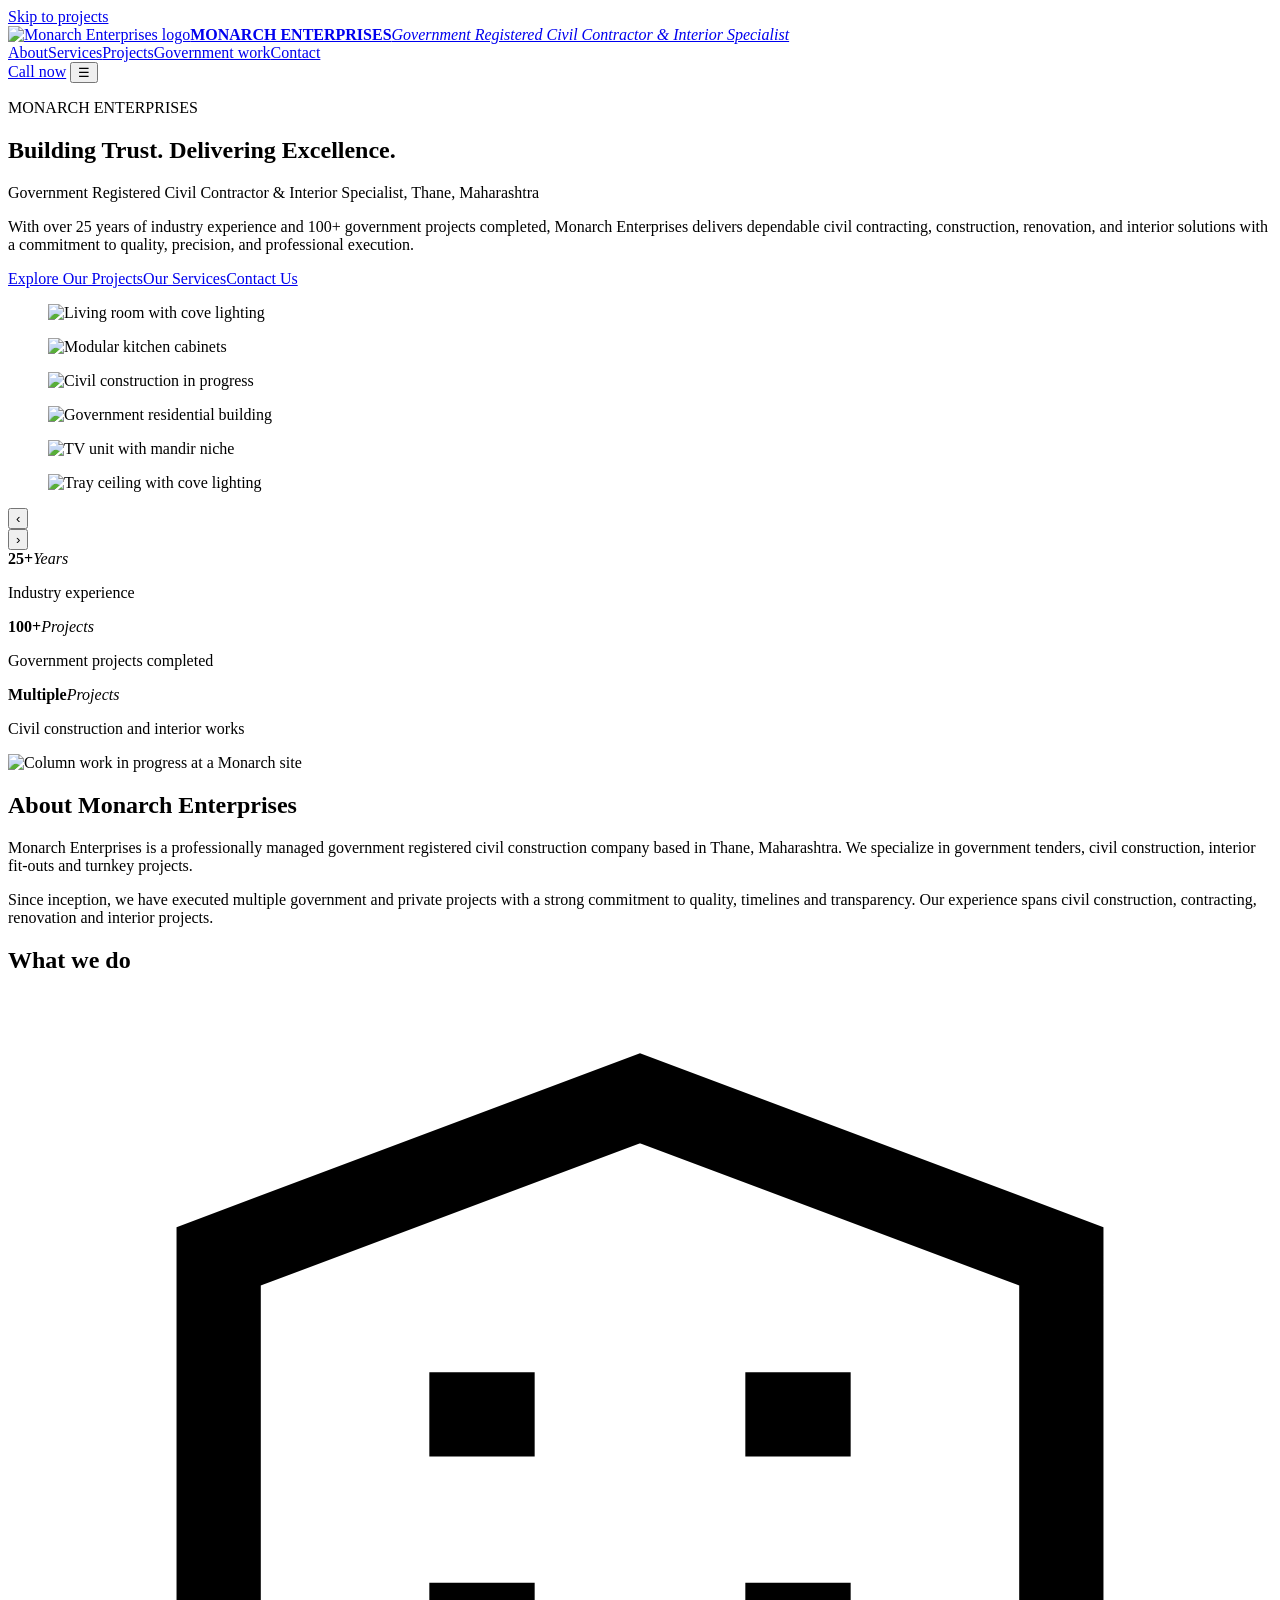
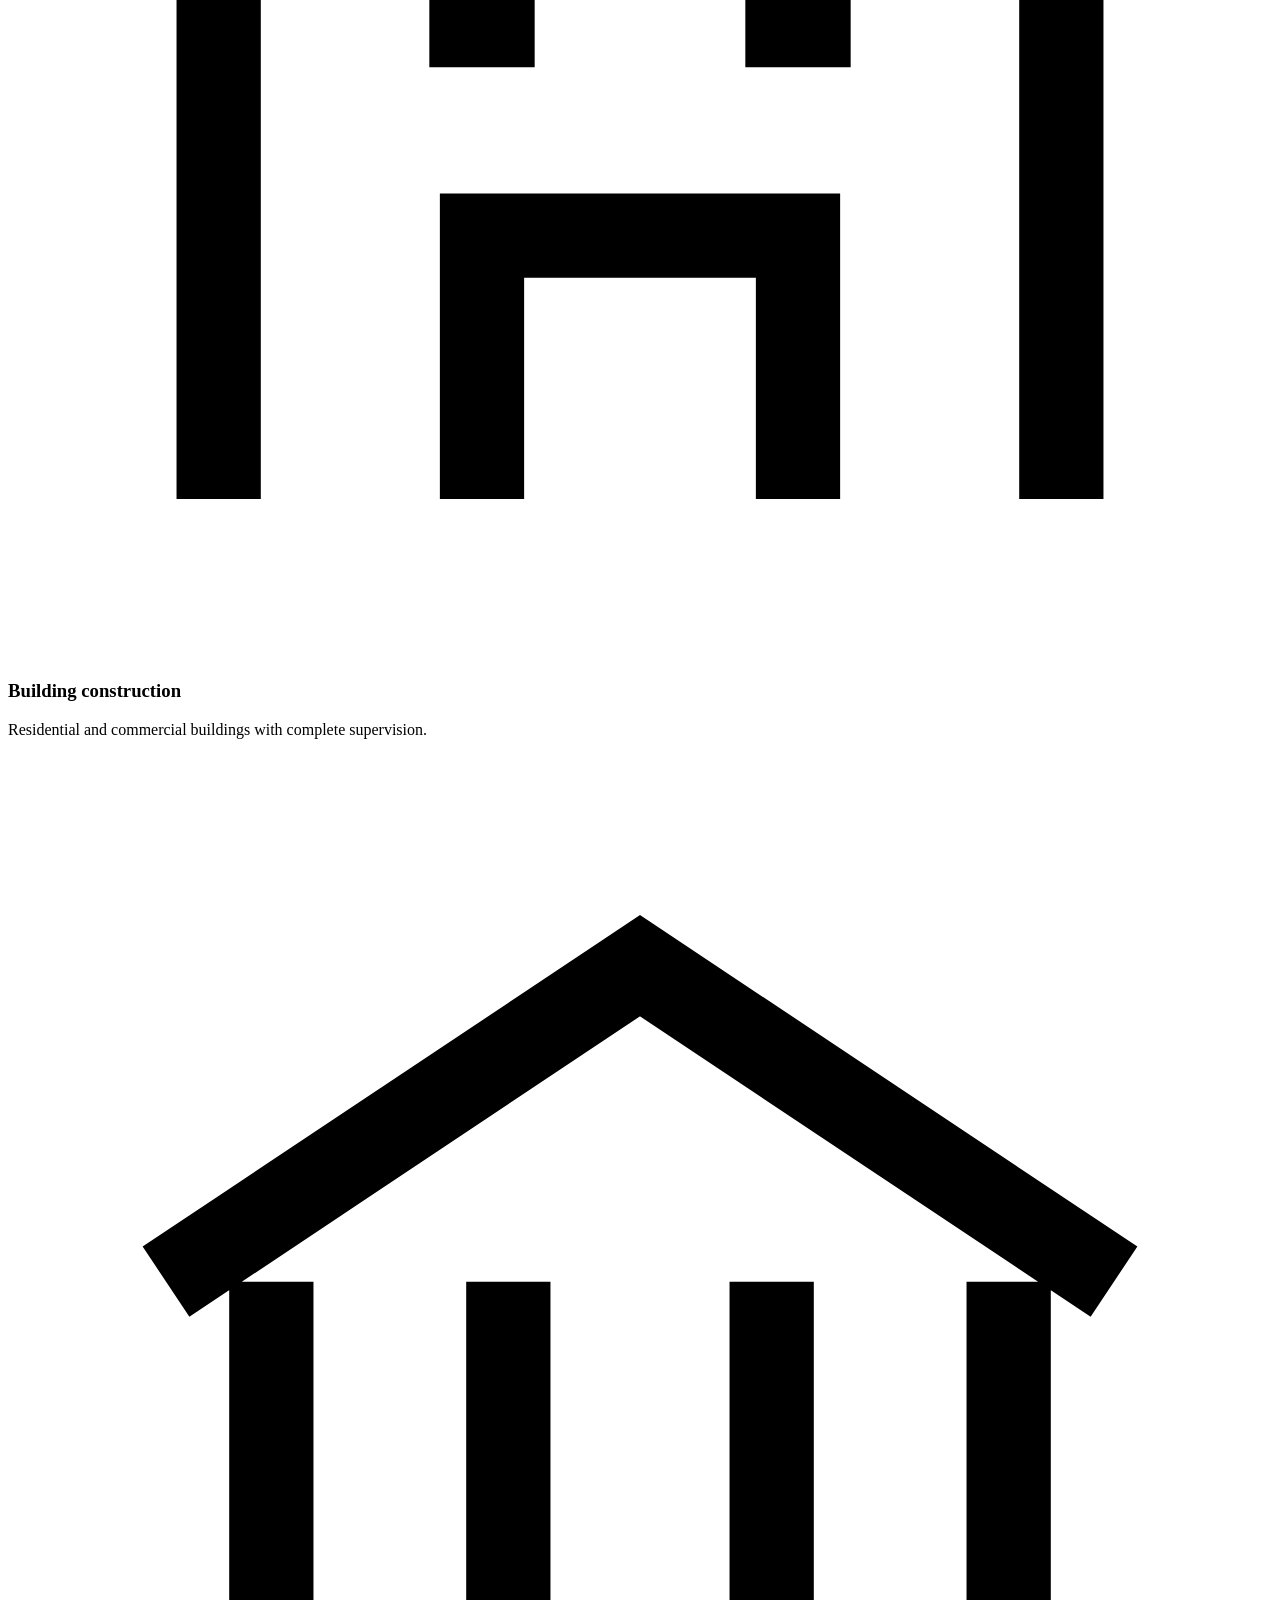
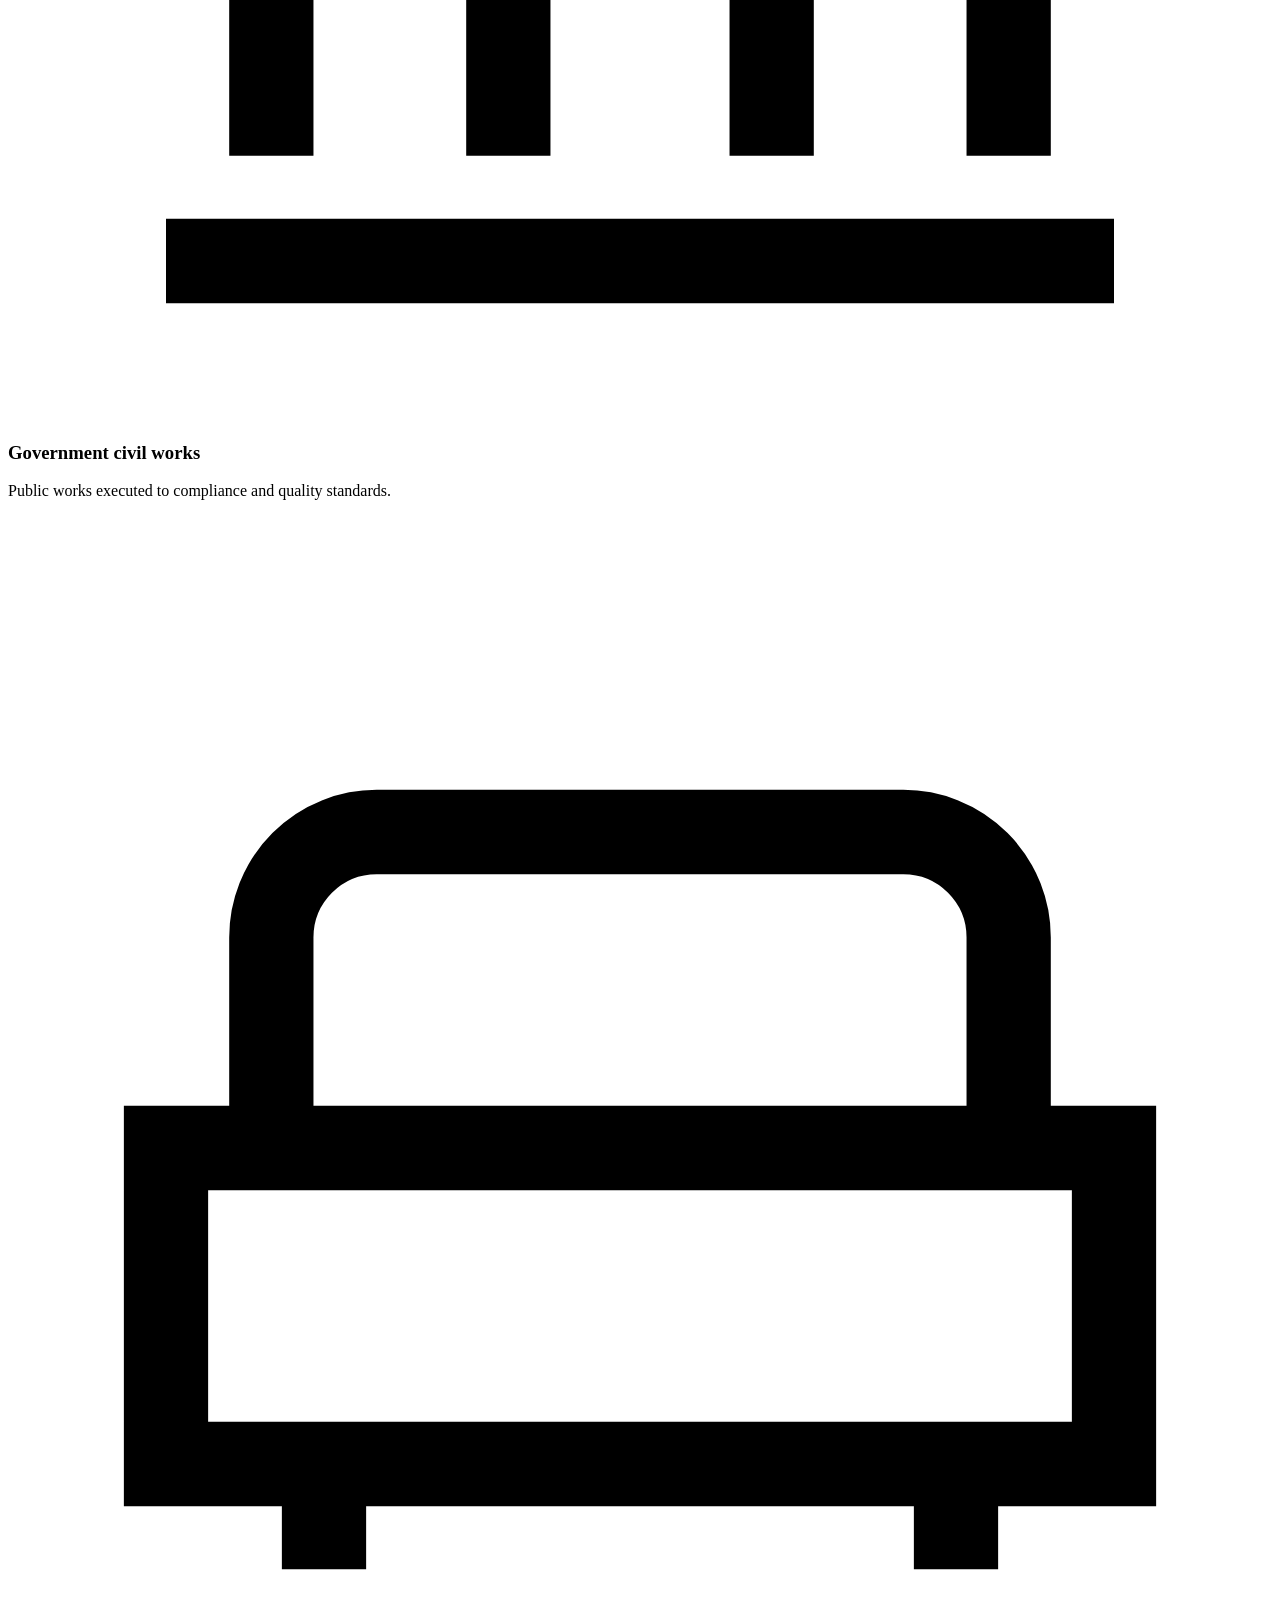
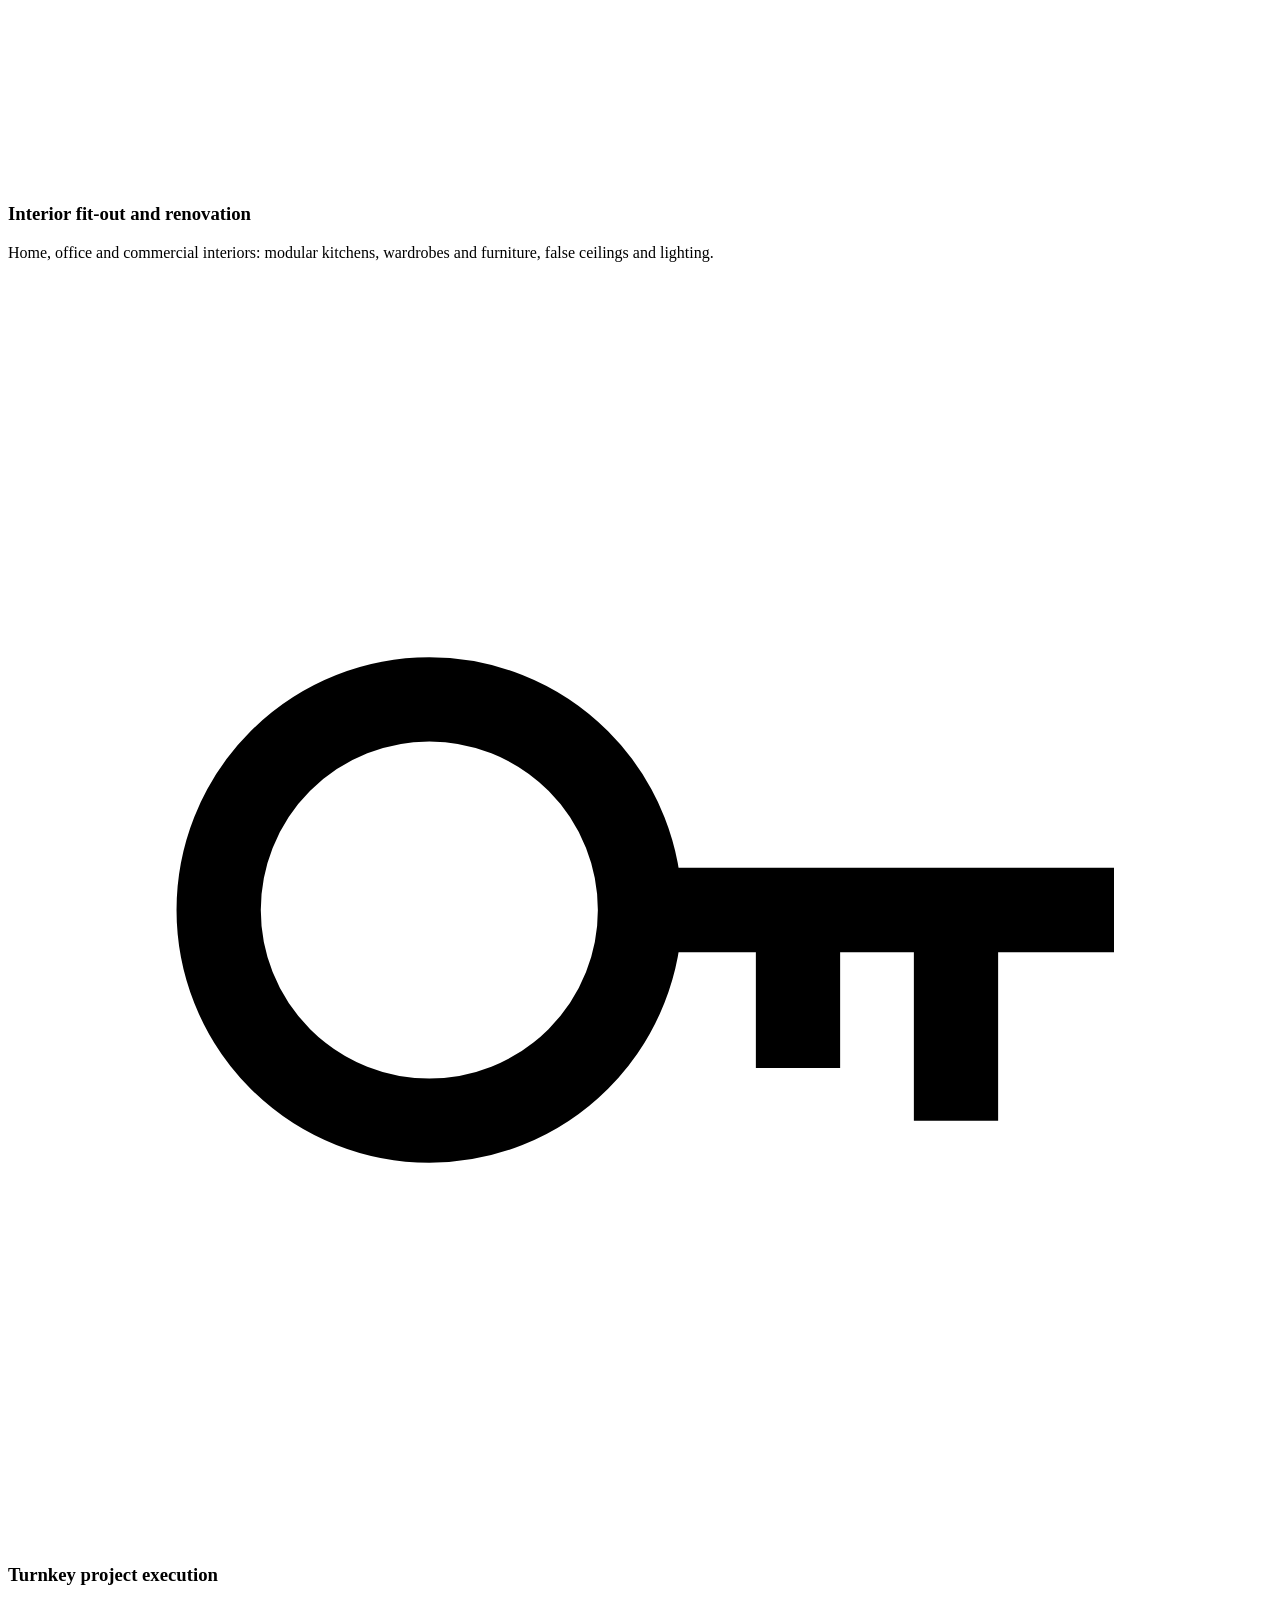
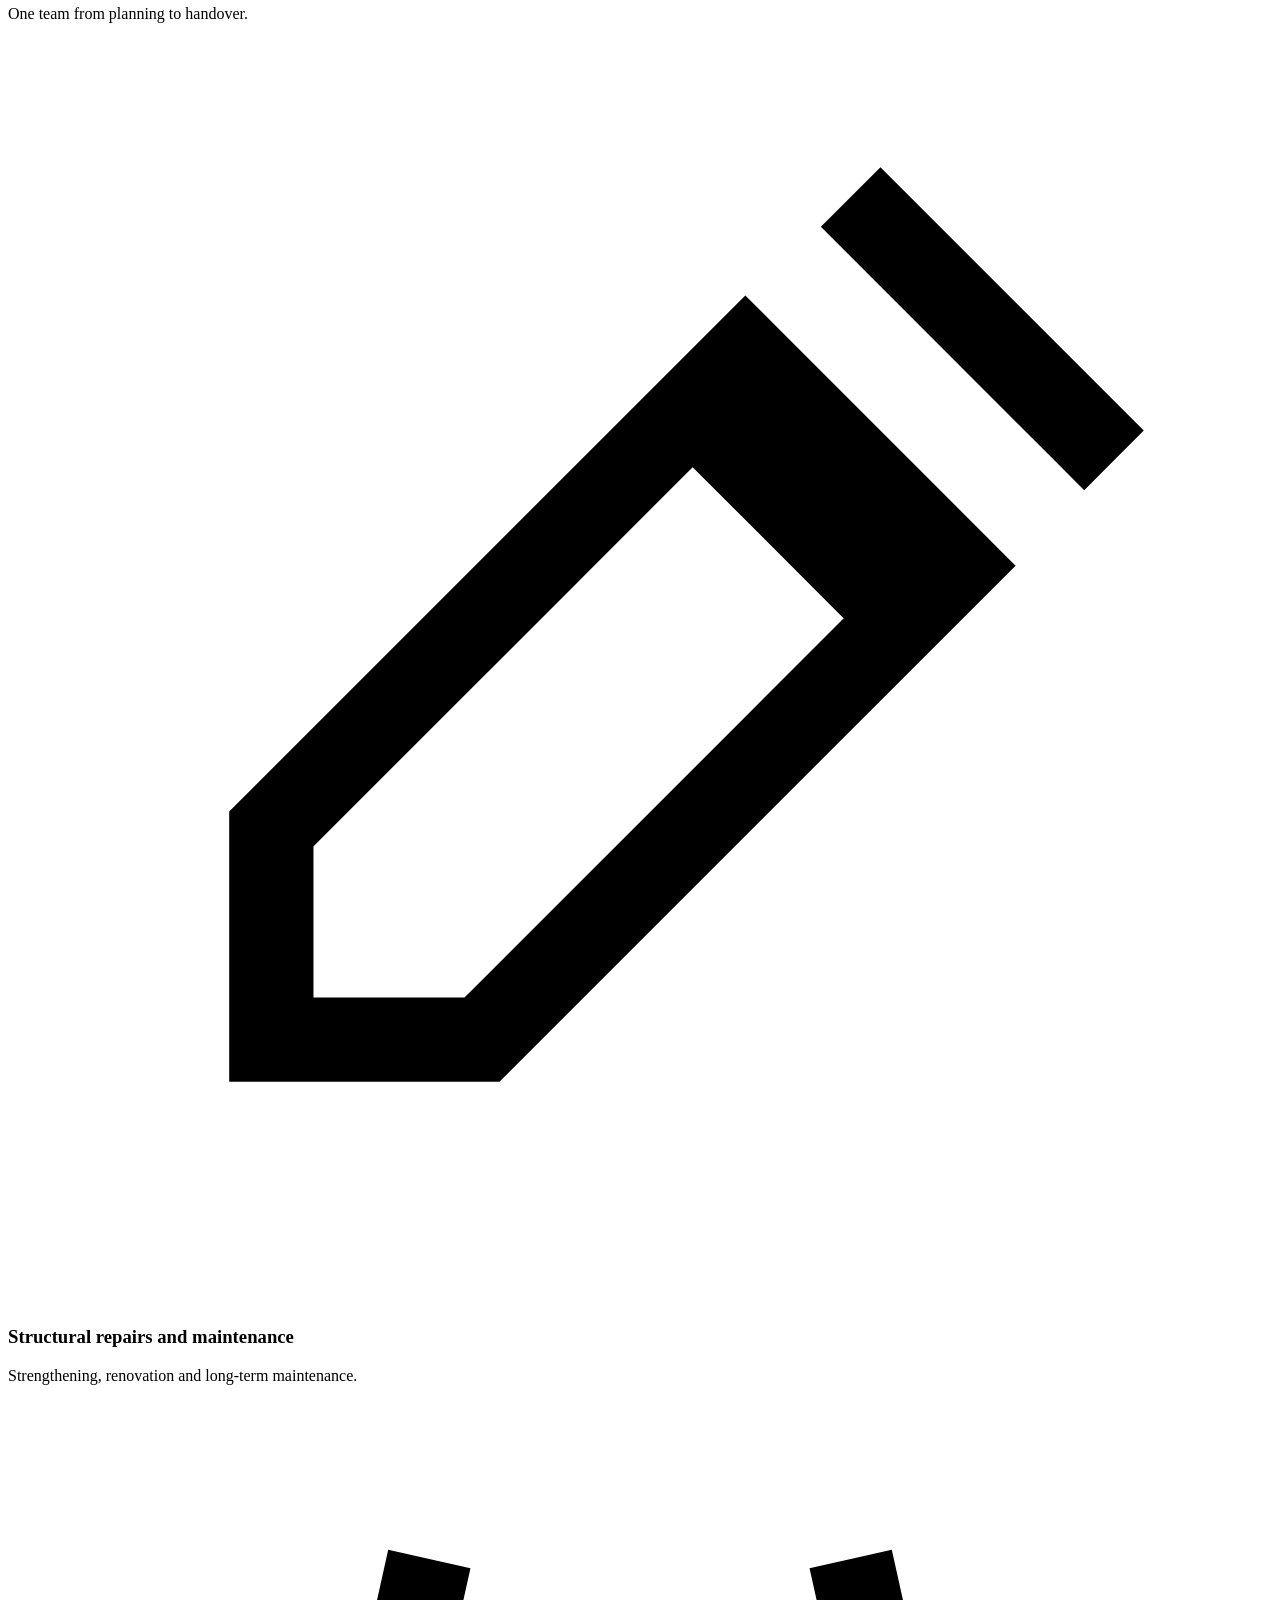
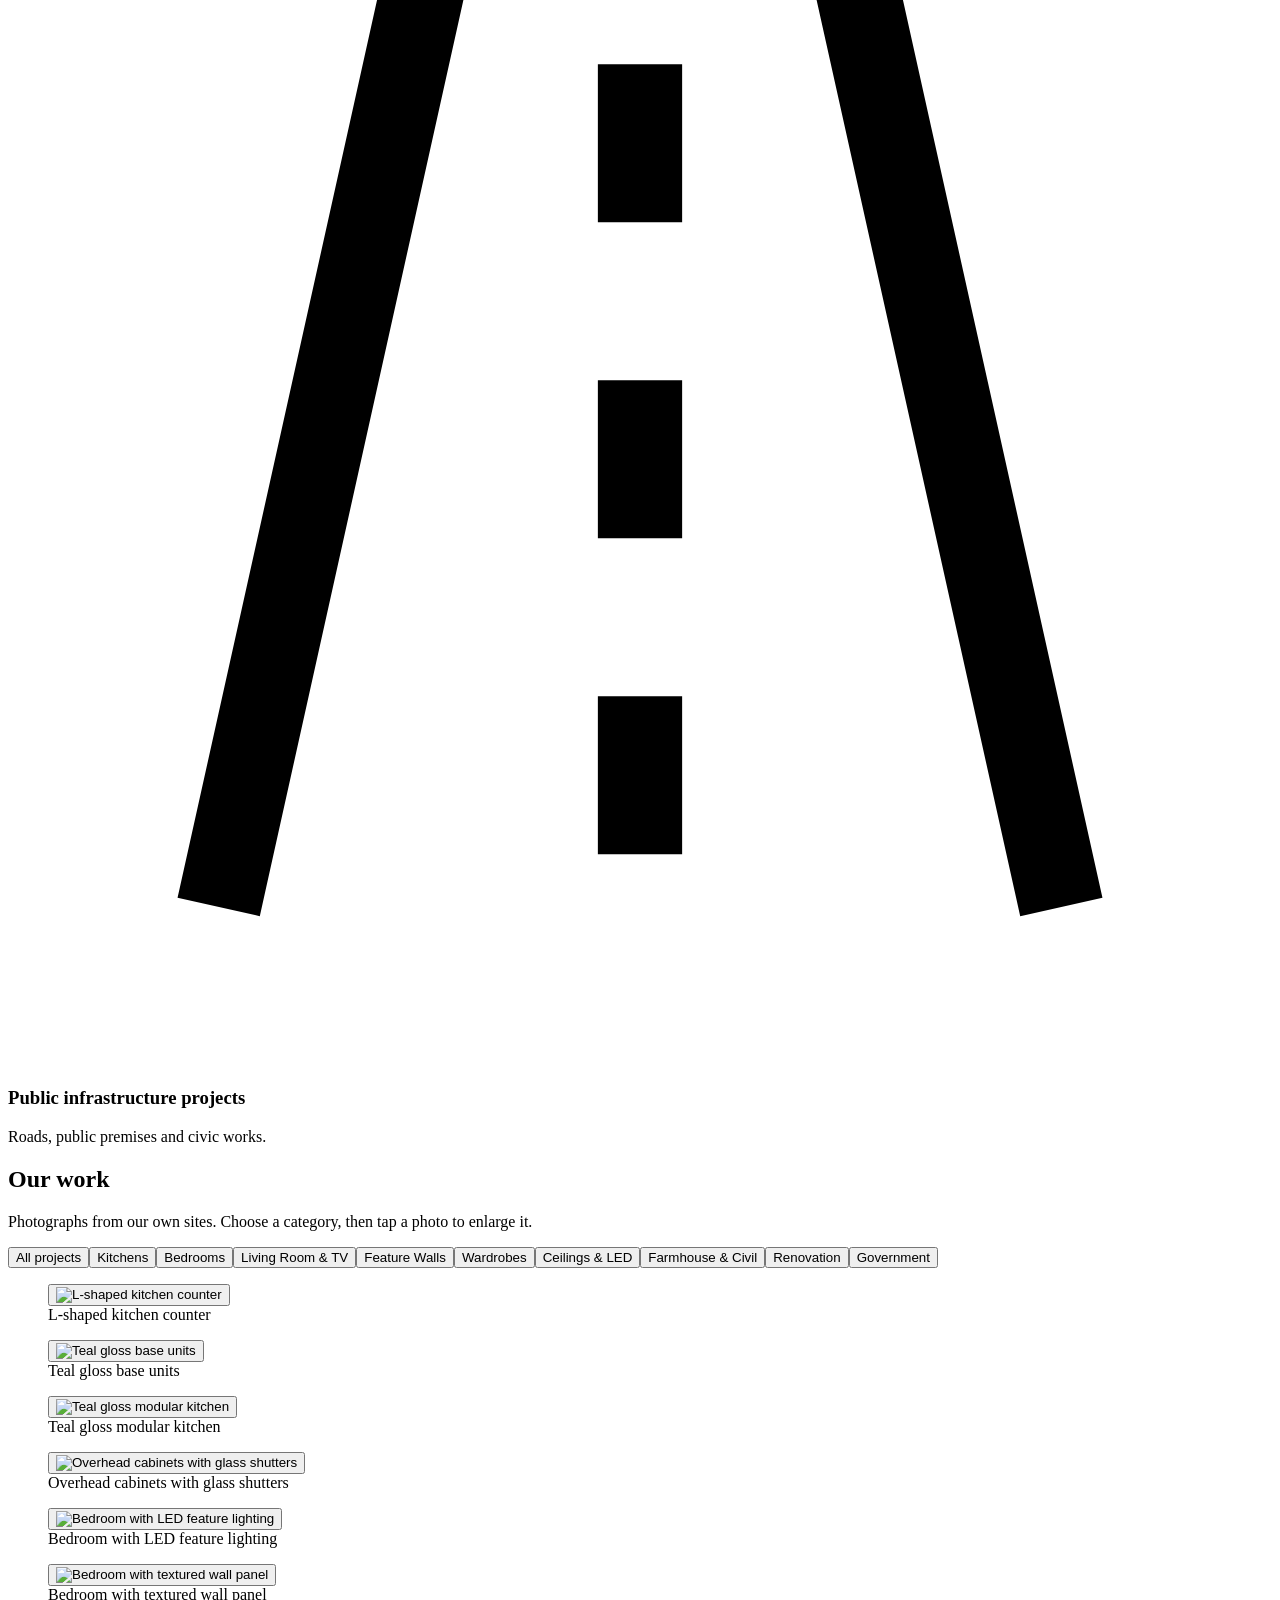
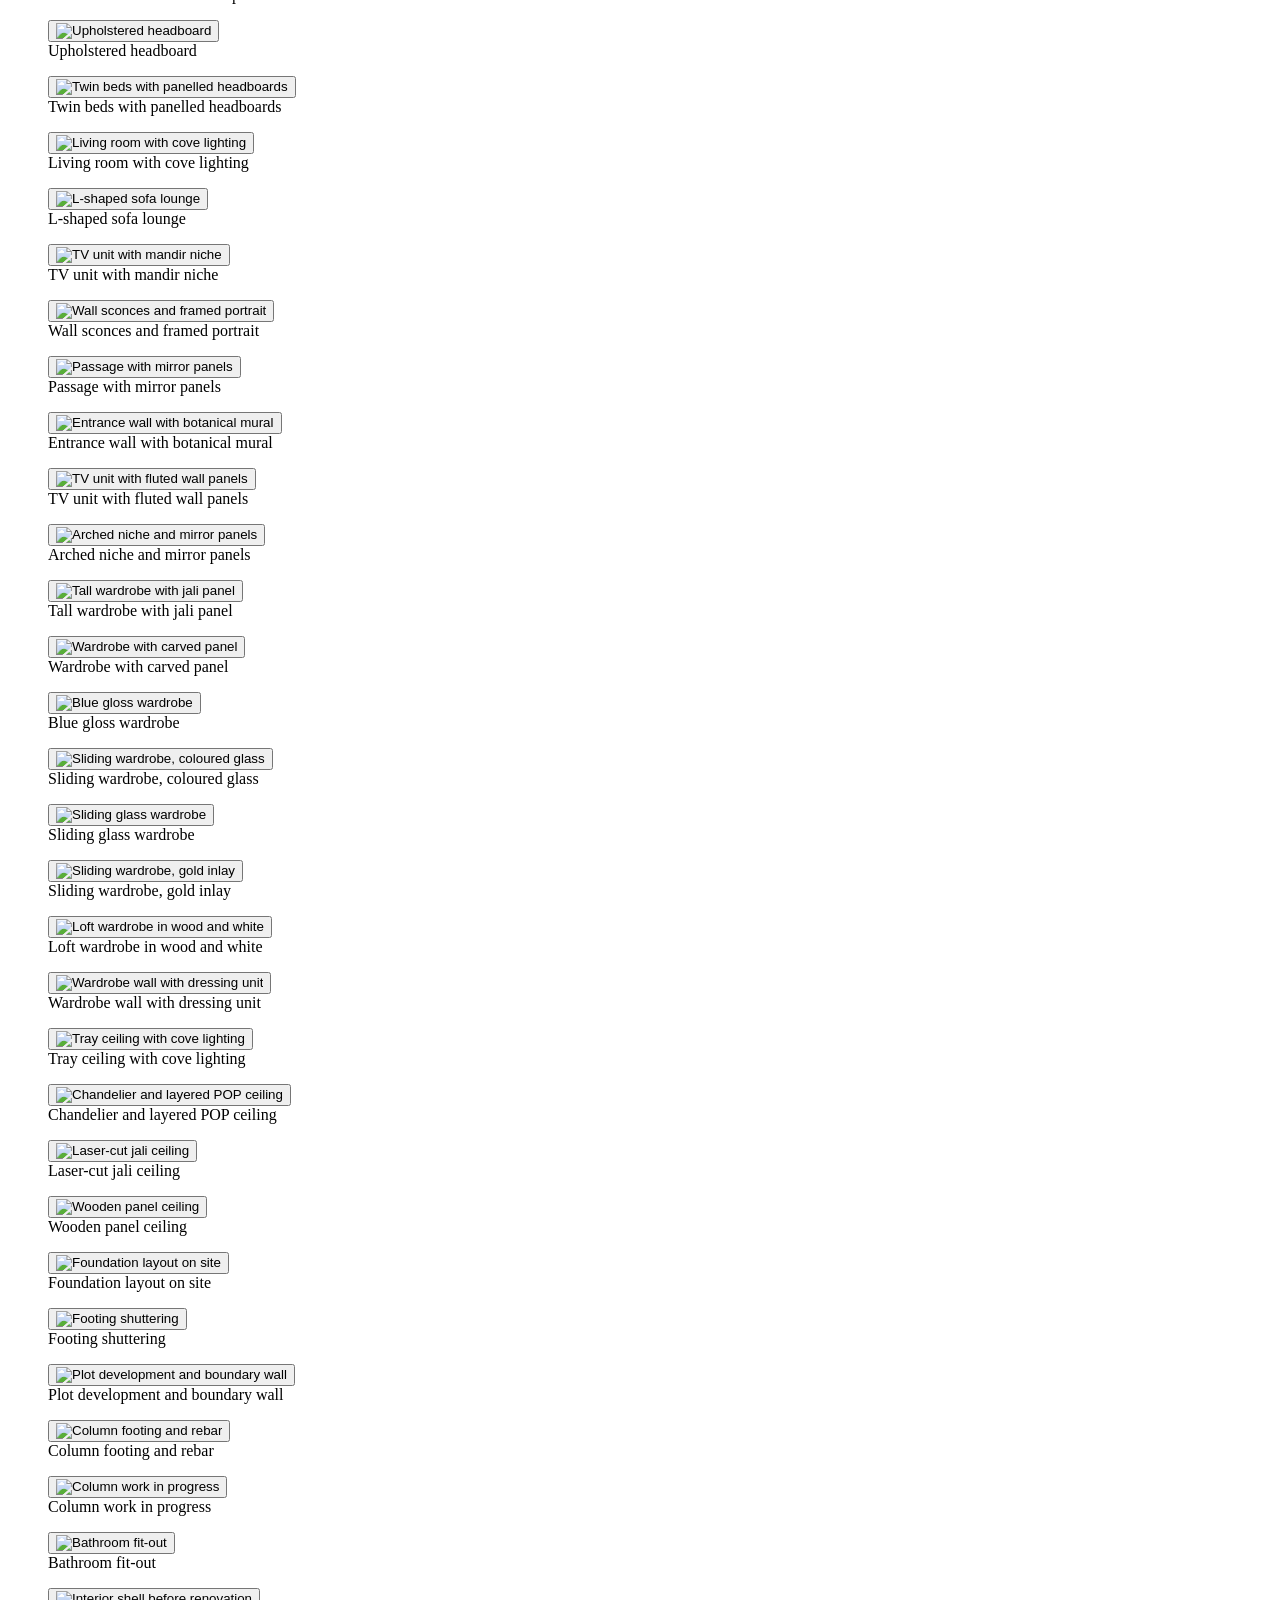
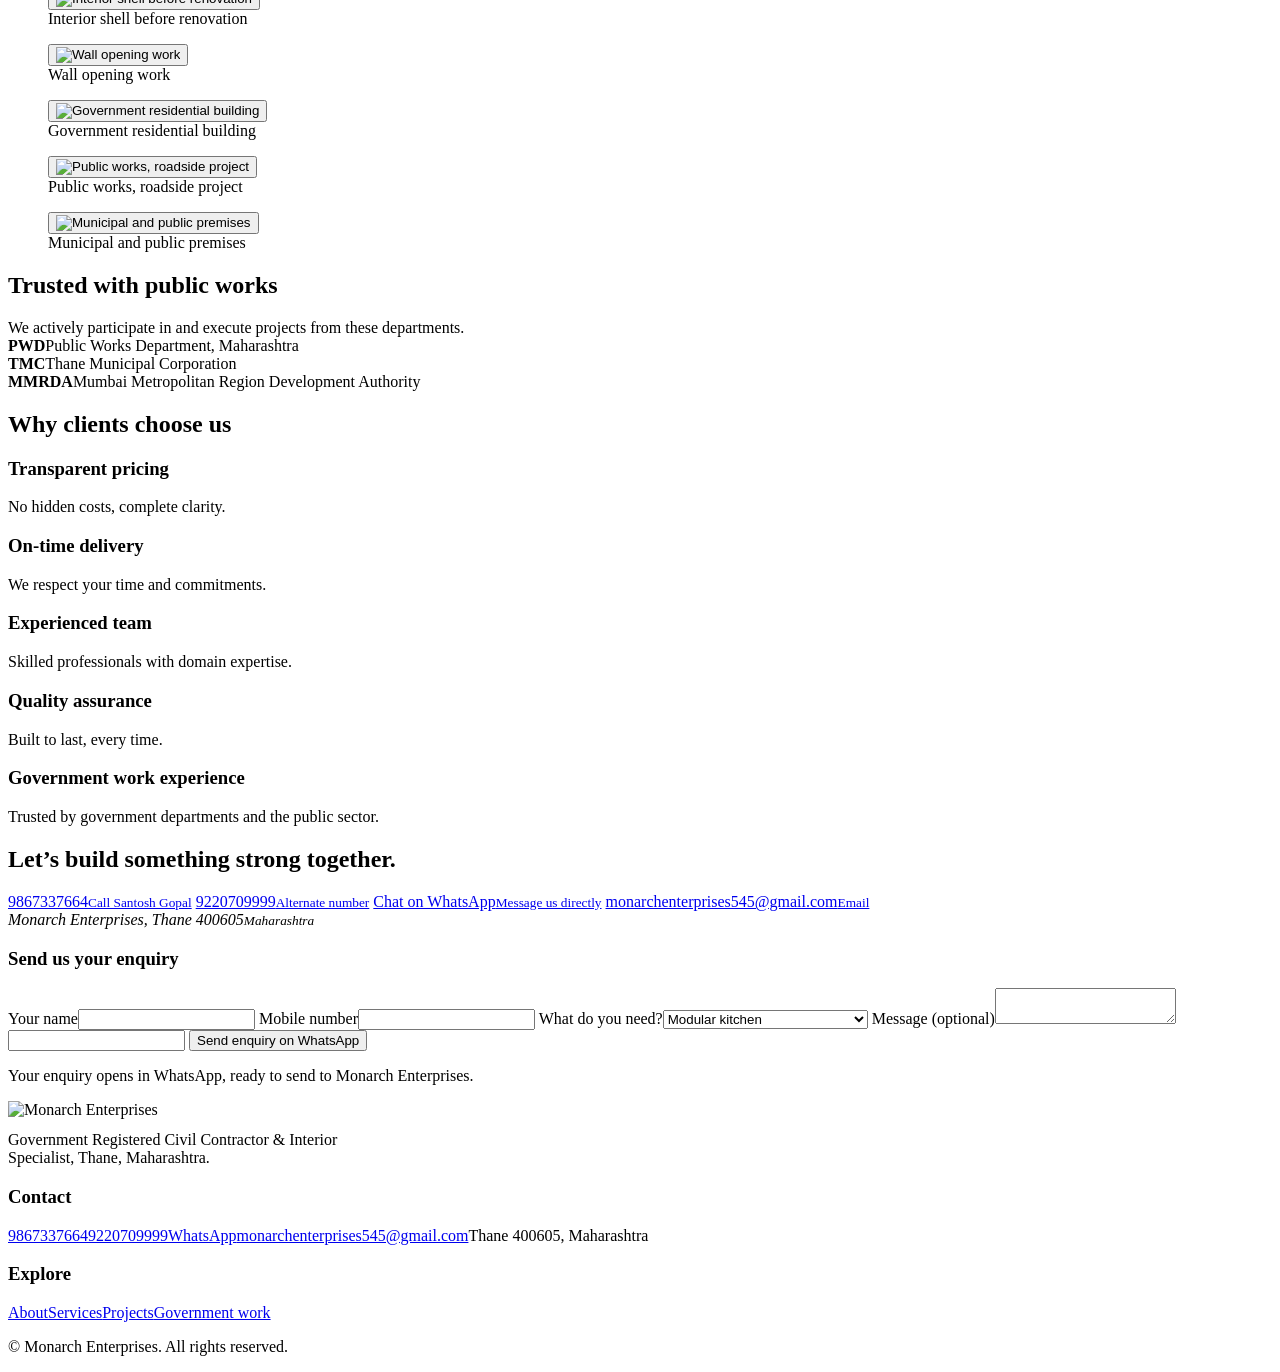
==== index.html @ 6aa4bce7 "Add files via upload Website files and assets for the Monarch Enterprises company website" ====
<!DOCTYPE html>
<html lang="en">
<head>
<meta charset="utf-8">
<meta name="viewport" content="width=device-width, initial-scale=1">
<title>Monarch Enterprises | Government Registered Civil Contractor & Interior Specialist in Thane</title>
<meta name="description" content="Monarch Enterprises is a government registered civil contractor and interior specialist in Thane, Maharashtra. 25+ years of experience and 100+ government projects completed. Civil construction, renovation, ceilings, kitchens and wardrobes.">
<meta name="theme-color" content="#fbf8f2">
<meta property="og:type" content="website"><meta property="og:title" content="Monarch Enterprises – Civil Contractor & Interior Specialist, Thane"><meta property="og:description" content="Government registered civil contractor and interior specialist. 25+ years of experience, 100+ government projects completed.">
<script type="application/ld+json">{"@context":"https://schema.org","@type":"GeneralContractor","name":"Monarch Enterprises","description":"Government registered civil contractor and interior specialist","telephone":["+919867337664","+919220709999"],"email":"monarchenterprises545@gmail.com","address":{"@type":"PostalAddress","addressLocality":"Thane","addressRegion":"Maharashtra","postalCode":"400605","addressCountry":"IN"}}</script>
<link rel="preconnect" href="https://fonts.googleapis.com"><link rel="preconnect" href="https://fonts.gstatic.com" crossorigin>
<link href="https://fonts.googleapis.com/css2?family=Lora:ital,wght@0,500;0,700;1,500&family=Figtree:wght@400;500;700&display=swap" rel="stylesheet">
<link rel="icon" href="assets/favicon.png" type="image/png"><link rel="apple-touch-icon" href="assets/apple-touch-icon.png">
<link rel="stylesheet" href="css/style.css">
</head>
<body>
<a class="skip" href="#portfolio">Skip to projects</a>
<header><div class="wrap bar">
<a class="brand" href="#home" aria-label="Monarch Enterprises home"><img src="assets/logo.png" alt="Monarch Enterprises logo" width="700" height="534"><span class="nm"><b>MONARCH ENTERPRISES</b><i>Government Registered Civil Contractor &amp; Interior Specialist</i></span></a>
<nav id="nav" aria-label="Main"><a href="#about">About</a><a href="#services">Services</a><a href="#portfolio">Projects</a><a href="#government">Government work</a><a href="#contact">Contact</a></nav>
<a class="btn call" href="tel:+919867337664">Call now</a>
<button class="menu" type="button" aria-expanded="false" aria-controls="nav" aria-label="Open menu">☰</button>
</div></header>
<main id="home">
<section class="hero"><div class="wrap">
<div>
<p class="co">MONARCH ENTERPRISES</p>
<h1>Building Trust. Delivering Excellence.</h1>
<p class="desc">Government Registered Civil Contractor &amp; Interior Specialist, Thane, Maharashtra</p>
<p class="lead">With over 25 years of industry experience and 100+ government projects completed, Monarch Enterprises delivers dependable civil contracting, construction, renovation, and interior solutions with a commitment to quality, precision, and professional execution.</p>
<div class="cta"><a class="btn" href="#portfolio">Explore Our Projects</a><a class="btn ghost" href="#services">Our Services</a><a class="link" href="#contact">Contact Us</a></div>
</div>
<div class="show" role="region" aria-roledescription="carousel" aria-label="Selected Monarch projects">
<div class="vp"><figure class="slide on" aria-roledescription="slide" aria-label="1 of 6"><img src="images/full/living-room-cove-lighting.webp" alt="Living room with cove lighting" width="1448" height="1086" fetchpriority="high"></figure><figure class="slide" aria-roledescription="slide" aria-label="2 of 6"><img src="images/full/overhead-glass-cabinets.webp" alt="Modular kitchen cabinets" width="1600" height="900" loading="lazy" decoding="async"></figure><figure class="slide" aria-roledescription="slide" aria-label="3 of 6"><img src="images/full/column-work-in-progress.webp" alt="Civil construction in progress" width="1600" height="727" loading="lazy" decoding="async"></figure><figure class="slide" aria-roledescription="slide" aria-label="4 of 6"><img src="images/full/govt-residential-building.webp" alt="Government residential building" width="1600" height="1067" loading="lazy" decoding="async"></figure><figure class="slide" aria-roledescription="slide" aria-label="5 of 6"><img src="images/full/tv-unit-mandir-niche.webp" alt="TV unit with mandir niche" width="1448" height="1086" loading="lazy" decoding="async"></figure><figure class="slide" aria-roledescription="slide" aria-label="6 of 6"><img src="images/full/tray-ceiling-cove-lighting.webp" alt="Tray ceiling with cove lighting" width="1600" height="900" loading="lazy" decoding="async"></figure></div>
<div class="ctl"><span class="cap" id="scap"></span><button class="ar" type="button" id="sp" aria-label="Previous photo">‹</button><div class="dots" id="sd"></div><button class="ar" type="button" id="sn" aria-label="Next photo">›</button></div>
</div></div></section>

<section class="stats" aria-label="Monarch Enterprises at a glance"><div class="wrap">
<div><strong>25+</strong><em>Years</em><p>Industry experience</p></div>
<div><strong>100+</strong><em>Projects</em><p>Government projects completed</p></div>
<div><strong>Multiple</strong><em>Projects</em><p>Civil construction and interior works</p></div>
</div></section>

<section id="about" class="alt"><div class="wrap split">
<img src="images/full/column-work-in-progress.webp" alt="Column work in progress at a Monarch site" width="1600" height="727" loading="lazy" decoding="async">
<div><h2>About Monarch Enterprises</h2>
<p>Monarch Enterprises is a professionally managed government registered civil construction company based in Thane, Maharashtra. We specialize in government tenders, civil construction, interior fit-outs and turnkey projects.</p>
<p>Since inception, we have executed multiple government and private projects with a strong commitment to quality, timelines and transparency. Our experience spans civil construction, contracting, renovation and interior projects.</p></div>
</div></section>

<section id="services"><div class="wrap">
<h2>What we do</h2>
<div class="svc">
<div><svg viewBox="0 0 24 24" fill="none" stroke="currentColor" stroke-width="1.6"><path d="M4 21V5l8-3 8 3v16M9 21v-5h6v5M8 8h2M14 8h2M8 12h2M14 12h2"/></svg><h3>Building construction</h3><p>Residential and commercial buildings with complete supervision.</p></div>
<div><svg viewBox="0 0 24 24" fill="none" stroke="currentColor" stroke-width="1.6"><path d="M3 10l9-6 9 6M5 10v9M9.5 10v9M14.5 10v9M19 10v9M3 21h18"/></svg><h3>Government civil works</h3><p>Public works executed to compliance and quality standards.</p></div>
<div><svg viewBox="0 0 24 24" fill="none" stroke="currentColor" stroke-width="1.6"><path d="M3 12h18v6H3zM5 12V8a2 2 0 012-2h10a2 2 0 012 2v4M6 18v2M18 18v2"/></svg><h3>Interior fit-out and renovation</h3><p>Home, office and commercial interiors: modular kitchens, wardrobes and furniture, false ceilings and lighting.</p></div>
<div><svg viewBox="0 0 24 24" fill="none" stroke="currentColor" stroke-width="1.6"><circle cx="8" cy="12" r="4"/><path d="M12 12h9M18 12v4M15 12v3"/></svg><h3>Turnkey project execution</h3><p>One team from planning to handover.</p></div>
<div><svg viewBox="0 0 24 24" fill="none" stroke="currentColor" stroke-width="1.6"><path d="M14 6l4 4-9 9H5v-4zM13 7l4 4M16 3l5 5"/></svg><h3>Structural repairs and maintenance</h3><p>Strengthening, renovation and long-term maintenance.</p></div>
<div><svg viewBox="0 0 24 24" fill="none" stroke="currentColor" stroke-width="1.6"><path d="M8 3L4 21M16 3l4 18M12 5v3M12 11v3M12 17v3"/></svg><h3>Public infrastructure projects</h3><p>Roads, public premises and civic works.</p></div>
</div></div></section>

<section id="portfolio" class="alt"><div class="wrap">
<div class="head"><div><h2>Our work</h2><p>Photographs from our own sites. Choose a category, then tap a photo to enlarge it.</p></div></div>
<div class="chips" role="group" aria-label="Filter projects"><button type="button" class="chip" data-f="all" aria-pressed="true">All projects</button><button type="button" class="chip" data-f="01_Modular_Kitchen" aria-pressed="false">Kitchens</button><button type="button" class="chip" data-f="02_Bedrooms" aria-pressed="false">Bedrooms</button><button type="button" class="chip" data-f="03_Living_Room" aria-pressed="false">Living Room & TV</button><button type="button" class="chip" data-f="04_Feature_Walls_Entrance" aria-pressed="false">Feature Walls</button><button type="button" class="chip" data-f="05_Wardrobes_Storage" aria-pressed="false">Wardrobes</button><button type="button" class="chip" data-f="06_POP_False_Ceiling_LED" aria-pressed="false">Ceilings & LED</button><button type="button" class="chip" data-f="07_Farmhouse_Civil_Construction" aria-pressed="false">Farmhouse & Civil</button><button type="button" class="chip" data-f="08_Renovation_Bathroom_Other" aria-pressed="false">Renovation</button><button type="button" class="chip" data-f="09_Government_Projects" aria-pressed="false">Government</button></div>
<p class="sr" id="count" aria-live="polite"></p>
<div class="grid" id="grid">
<figure data-cat="01_Modular_Kitchen"><button type="button" class="ph" aria-label="Enlarge photo: L-shaped kitchen counter"><img loading="lazy" decoding="async" width="720" height="405" alt="L-shaped kitchen counter" src="images/thumbs/lshaped-kitchen-counter.webp" data-full="images/full/lshaped-kitchen-counter.webp"></button><figcaption>L-shaped kitchen counter</figcaption></figure>
<figure data-cat="01_Modular_Kitchen"><button type="button" class="ph" aria-label="Enlarge photo: Teal gloss base units"><img loading="lazy" decoding="async" width="720" height="540" alt="Teal gloss base units" src="images/thumbs/teal-base-units.webp" data-full="images/full/teal-base-units.webp"></button><figcaption>Teal gloss base units</figcaption></figure>
<figure data-cat="01_Modular_Kitchen"><button type="button" class="ph" aria-label="Enlarge photo: Teal gloss modular kitchen"><img loading="lazy" decoding="async" width="540" height="720" alt="Teal gloss modular kitchen" src="images/thumbs/teal-modular-kitchen.webp" data-full="images/full/teal-modular-kitchen.webp"></button><figcaption>Teal gloss modular kitchen</figcaption></figure>
<figure data-cat="01_Modular_Kitchen"><button type="button" class="ph" aria-label="Enlarge photo: Overhead cabinets with glass shutters"><img loading="lazy" decoding="async" width="720" height="405" alt="Overhead cabinets with glass shutters" src="images/thumbs/overhead-glass-cabinets.webp" data-full="images/full/overhead-glass-cabinets.webp"></button><figcaption>Overhead cabinets with glass shutters</figcaption></figure>
<figure data-cat="02_Bedrooms"><button type="button" class="ph" aria-label="Enlarge photo: Bedroom with LED feature lighting"><img loading="lazy" decoding="async" width="405" height="720" alt="Bedroom with LED feature lighting" src="images/thumbs/bedroom-led-lighting.webp" data-full="images/full/bedroom-led-lighting.webp"></button><figcaption>Bedroom with LED feature lighting</figcaption></figure>
<figure data-cat="02_Bedrooms"><button type="button" class="ph" aria-label="Enlarge photo: Bedroom with textured wall panel"><img loading="lazy" decoding="async" width="405" height="720" alt="Bedroom with textured wall panel" src="images/thumbs/bedroom-textured-wall.webp" data-full="images/full/bedroom-textured-wall.webp"></button><figcaption>Bedroom with textured wall panel</figcaption></figure>
<figure data-cat="02_Bedrooms"><button type="button" class="ph" aria-label="Enlarge photo: Upholstered headboard"><img loading="lazy" decoding="async" width="373" height="720" alt="Upholstered headboard" src="images/thumbs/bedroom-upholstered-headboard.webp" data-full="images/full/bedroom-upholstered-headboard.webp"></button><figcaption>Upholstered headboard</figcaption></figure>
<figure data-cat="02_Bedrooms"><button type="button" class="ph" aria-label="Enlarge photo: Twin beds with panelled headboards"><img loading="lazy" decoding="async" width="720" height="405" alt="Twin beds with panelled headboards" src="images/thumbs/twin-beds-headboards.webp" data-full="images/full/twin-beds-headboards.webp"></button><figcaption>Twin beds with panelled headboards</figcaption></figure>
<figure data-cat="03_Living_Room"><button type="button" class="ph" aria-label="Enlarge photo: Living room with cove lighting"><img loading="lazy" decoding="async" width="720" height="540" alt="Living room with cove lighting" src="images/thumbs/living-room-cove-lighting.webp" data-full="images/full/living-room-cove-lighting.webp"></button><figcaption>Living room with cove lighting</figcaption></figure>
<figure data-cat="03_Living_Room"><button type="button" class="ph" aria-label="Enlarge photo: L-shaped sofa lounge"><img loading="lazy" decoding="async" width="720" height="540" alt="L-shaped sofa lounge" src="images/thumbs/lshaped-sofa-lounge.webp" data-full="images/full/lshaped-sofa-lounge.webp"></button><figcaption>L-shaped sofa lounge</figcaption></figure>
<figure data-cat="03_Living_Room"><button type="button" class="ph" aria-label="Enlarge photo: TV unit with mandir niche"><img loading="lazy" decoding="async" width="720" height="540" alt="TV unit with mandir niche" src="images/thumbs/tv-unit-mandir-niche.webp" data-full="images/full/tv-unit-mandir-niche.webp"></button><figcaption>TV unit with mandir niche</figcaption></figure>
<figure data-cat="04_Feature_Walls_Entrance"><button type="button" class="ph" aria-label="Enlarge photo: Wall sconces and framed portrait"><img loading="lazy" decoding="async" width="720" height="405" alt="Wall sconces and framed portrait" src="images/thumbs/feature-wall-sconces.webp" data-full="images/full/feature-wall-sconces.webp"></button><figcaption>Wall sconces and framed portrait</figcaption></figure>
<figure data-cat="04_Feature_Walls_Entrance"><button type="button" class="ph" aria-label="Enlarge photo: Passage with mirror panels"><img loading="lazy" decoding="async" width="405" height="720" alt="Passage with mirror panels" src="images/thumbs/passage-mirror-panels.webp" data-full="images/full/passage-mirror-panels.webp"></button><figcaption>Passage with mirror panels</figcaption></figure>
<figure data-cat="04_Feature_Walls_Entrance"><button type="button" class="ph" aria-label="Enlarge photo: Entrance wall with botanical mural"><img loading="lazy" decoding="async" width="405" height="720" alt="Entrance wall with botanical mural" src="images/thumbs/entrance-botanical-mural.webp" data-full="images/full/entrance-botanical-mural.webp"></button><figcaption>Entrance wall with botanical mural</figcaption></figure>
<figure data-cat="04_Feature_Walls_Entrance"><button type="button" class="ph" aria-label="Enlarge photo: TV unit with fluted wall panels"><img loading="lazy" decoding="async" width="540" height="720" alt="TV unit with fluted wall panels" src="images/thumbs/tv-unit-fluted-panels.webp" data-full="images/full/tv-unit-fluted-panels.webp"></button><figcaption>TV unit with fluted wall panels</figcaption></figure>
<figure data-cat="04_Feature_Walls_Entrance"><button type="button" class="ph" aria-label="Enlarge photo: Arched niche and mirror panels"><img loading="lazy" decoding="async" width="720" height="405" alt="Arched niche and mirror panels" src="images/thumbs/arched-niche-mirror-panels.webp" data-full="images/full/arched-niche-mirror-panels.webp"></button><figcaption>Arched niche and mirror panels</figcaption></figure>
<figure data-cat="05_Wardrobes_Storage"><button type="button" class="ph" aria-label="Enlarge photo: Tall wardrobe with jali panel"><img loading="lazy" decoding="async" width="405" height="720" alt="Tall wardrobe with jali panel" src="images/thumbs/tall-wardrobe-jali-panel.webp" data-full="images/full/tall-wardrobe-jali-panel.webp"></button><figcaption>Tall wardrobe with jali panel</figcaption></figure>
<figure data-cat="05_Wardrobes_Storage"><button type="button" class="ph" aria-label="Enlarge photo: Wardrobe with carved panel"><img loading="lazy" decoding="async" width="405" height="720" alt="Wardrobe with carved panel" src="images/thumbs/wardrobe-carved-panel.webp" data-full="images/full/wardrobe-carved-panel.webp"></button><figcaption>Wardrobe with carved panel</figcaption></figure>
<figure data-cat="05_Wardrobes_Storage"><button type="button" class="ph" aria-label="Enlarge photo: Blue gloss wardrobe"><img loading="lazy" decoding="async" width="540" height="720" alt="Blue gloss wardrobe" src="images/thumbs/blue-gloss-wardrobe.webp" data-full="images/full/blue-gloss-wardrobe.webp"></button><figcaption>Blue gloss wardrobe</figcaption></figure>
<figure data-cat="05_Wardrobes_Storage"><button type="button" class="ph" aria-label="Enlarge photo: Sliding wardrobe, coloured glass"><img loading="lazy" decoding="async" width="540" height="720" alt="Sliding wardrobe, coloured glass" src="images/thumbs/sliding-wardrobe-coloured-glass.webp" data-full="images/full/sliding-wardrobe-coloured-glass.webp"></button><figcaption>Sliding wardrobe, coloured glass</figcaption></figure>
<figure data-cat="05_Wardrobes_Storage"><button type="button" class="ph" aria-label="Enlarge photo: Sliding glass wardrobe"><img loading="lazy" decoding="async" width="581" height="720" alt="Sliding glass wardrobe" src="images/thumbs/sliding-glass-wardrobe.webp" data-full="images/full/sliding-glass-wardrobe.webp"></button><figcaption>Sliding glass wardrobe</figcaption></figure>
<figure data-cat="05_Wardrobes_Storage"><button type="button" class="ph" aria-label="Enlarge photo: Sliding wardrobe, gold inlay"><img loading="lazy" decoding="async" width="444" height="720" alt="Sliding wardrobe, gold inlay" src="images/thumbs/sliding-wardrobe-gold-inlay.webp" data-full="images/full/sliding-wardrobe-gold-inlay.webp"></button><figcaption>Sliding wardrobe, gold inlay</figcaption></figure>
<figure data-cat="05_Wardrobes_Storage"><button type="button" class="ph" aria-label="Enlarge photo: Loft wardrobe in wood and white"><img loading="lazy" decoding="async" width="597" height="720" alt="Loft wardrobe in wood and white" src="images/thumbs/loft-wardrobe-wood-white.webp" data-full="images/full/loft-wardrobe-wood-white.webp"></button><figcaption>Loft wardrobe in wood and white</figcaption></figure>
<figure data-cat="05_Wardrobes_Storage"><button type="button" class="ph" aria-label="Enlarge photo: Wardrobe wall with dressing unit"><img loading="lazy" decoding="async" width="720" height="540" alt="Wardrobe wall with dressing unit" src="images/thumbs/wardrobe-wall-dressing-unit.webp" data-full="images/full/wardrobe-wall-dressing-unit.webp"></button><figcaption>Wardrobe wall with dressing unit</figcaption></figure>
<figure data-cat="06_POP_False_Ceiling_LED"><button type="button" class="ph" aria-label="Enlarge photo: Tray ceiling with cove lighting"><img loading="lazy" decoding="async" width="720" height="405" alt="Tray ceiling with cove lighting" src="images/thumbs/tray-ceiling-cove-lighting.webp" data-full="images/full/tray-ceiling-cove-lighting.webp"></button><figcaption>Tray ceiling with cove lighting</figcaption></figure>
<figure data-cat="06_POP_False_Ceiling_LED"><button type="button" class="ph" aria-label="Enlarge photo: Chandelier and layered POP ceiling"><img loading="lazy" decoding="async" width="405" height="720" alt="Chandelier and layered POP ceiling" src="images/thumbs/chandelier-layered-pop.webp" data-full="images/full/chandelier-layered-pop.webp"></button><figcaption>Chandelier and layered POP ceiling</figcaption></figure>
<figure data-cat="06_POP_False_Ceiling_LED"><button type="button" class="ph" aria-label="Enlarge photo: Laser-cut jali ceiling"><img loading="lazy" decoding="async" width="720" height="405" alt="Laser-cut jali ceiling" src="images/thumbs/laser-cut-jali-ceiling.webp" data-full="images/full/laser-cut-jali-ceiling.webp"></button><figcaption>Laser-cut jali ceiling</figcaption></figure>
<figure data-cat="06_POP_False_Ceiling_LED"><button type="button" class="ph" aria-label="Enlarge photo: Wooden panel ceiling"><img loading="lazy" decoding="async" width="540" height="720" alt="Wooden panel ceiling" src="images/thumbs/wooden-panel-ceiling.webp" data-full="images/full/wooden-panel-ceiling.webp"></button><figcaption>Wooden panel ceiling</figcaption></figure>
<figure data-cat="07_Farmhouse_Civil_Construction"><button type="button" class="ph" aria-label="Enlarge photo: Foundation layout on site"><img loading="lazy" decoding="async" width="720" height="540" alt="Foundation layout on site" src="images/thumbs/foundation-layout-site.webp" data-full="images/full/foundation-layout-site.webp"></button><figcaption>Foundation layout on site</figcaption></figure>
<figure data-cat="07_Farmhouse_Civil_Construction"><button type="button" class="ph" aria-label="Enlarge photo: Footing shuttering"><img loading="lazy" decoding="async" width="540" height="720" alt="Footing shuttering" src="images/thumbs/footing-shuttering.webp" data-full="images/full/footing-shuttering.webp"></button><figcaption>Footing shuttering</figcaption></figure>
<figure data-cat="07_Farmhouse_Civil_Construction"><button type="button" class="ph" aria-label="Enlarge photo: Plot development and boundary wall"><img loading="lazy" decoding="async" width="720" height="405" alt="Plot development and boundary wall" src="images/thumbs/plot-boundary-wall.webp" data-full="images/full/plot-boundary-wall.webp"></button><figcaption>Plot development and boundary wall</figcaption></figure>
<figure data-cat="07_Farmhouse_Civil_Construction"><button type="button" class="ph" aria-label="Enlarge photo: Column footing and rebar"><img loading="lazy" decoding="async" width="540" height="720" alt="Column footing and rebar" src="images/thumbs/column-footing-rebar.webp" data-full="images/full/column-footing-rebar.webp"></button><figcaption>Column footing and rebar</figcaption></figure>
<figure data-cat="07_Farmhouse_Civil_Construction"><button type="button" class="ph" aria-label="Enlarge photo: Column work in progress"><img loading="lazy" decoding="async" width="720" height="327" alt="Column work in progress" src="images/thumbs/column-work-in-progress.webp" data-full="images/full/column-work-in-progress.webp"></button><figcaption>Column work in progress</figcaption></figure>
<figure data-cat="08_Renovation_Bathroom_Other"><button type="button" class="ph" aria-label="Enlarge photo: Bathroom fit-out"><img loading="lazy" decoding="async" width="540" height="720" alt="Bathroom fit-out" src="images/thumbs/bathroom-fitout.webp" data-full="images/full/bathroom-fitout.webp"></button><figcaption>Bathroom fit-out</figcaption></figure>
<figure data-cat="08_Renovation_Bathroom_Other"><button type="button" class="ph" aria-label="Enlarge photo: Interior shell before renovation"><img loading="lazy" decoding="async" width="720" height="540" alt="Interior shell before renovation" src="images/thumbs/interior-shell-before-renovation.webp" data-full="images/full/interior-shell-before-renovation.webp"></button><figcaption>Interior shell before renovation</figcaption></figure>
<figure data-cat="08_Renovation_Bathroom_Other"><button type="button" class="ph" aria-label="Enlarge photo: Wall opening work"><img loading="lazy" decoding="async" width="540" height="720" alt="Wall opening work" src="images/thumbs/wall-opening-work.webp" data-full="images/full/wall-opening-work.webp"></button><figcaption>Wall opening work</figcaption></figure>
<figure data-cat="09_Government_Projects"><button type="button" class="ph" aria-label="Enlarge photo: Government residential building"><img loading="lazy" decoding="async" width="720" height="480" alt="Government residential building" src="images/thumbs/govt-residential-building.webp" data-full="images/full/govt-residential-building.webp"></button><figcaption>Government residential building</figcaption></figure>
<figure data-cat="09_Government_Projects"><button type="button" class="ph" aria-label="Enlarge photo: Public works, roadside project"><img loading="lazy" decoding="async" width="720" height="480" alt="Public works, roadside project" src="images/thumbs/public-works-roadside.webp" data-full="images/full/public-works-roadside.webp"></button><figcaption>Public works, roadside project</figcaption></figure>
<figure data-cat="09_Government_Projects"><button type="button" class="ph" aria-label="Enlarge photo: Municipal and public premises"><img loading="lazy" decoding="async" width="720" height="605" alt="Municipal and public premises" src="images/thumbs/municipal-public-premises.webp" data-full="images/full/municipal-public-premises.webp"></button><figcaption>Municipal and public premises</figcaption></figure>
</div></div></section>

<section id="government"><div class="wrap">
<h2>Trusted with public works</h2>
<p style="color:var(--mute);max-width:36em;margin:14px 0 0">We actively participate in and execute projects from these departments.</p>
<div class="gov"><div><strong>PWD</strong><span>Public Works Department, Maharashtra</span></div><div><strong>TMC</strong><span>Thane Municipal Corporation</span></div><div><strong>MMRDA</strong><span>Mumbai Metropolitan Region Development Authority</span></div></div>
</div></section>

<section class="alt"><div class="wrap">
<h2>Why clients choose us</h2>
<div class="why">
<div><h3>Transparent pricing</h3><p>No hidden costs, complete clarity.</p></div>
<div><h3>On-time delivery</h3><p>We respect your time and commitments.</p></div>
<div><h3>Experienced team</h3><p>Skilled professionals with domain expertise.</p></div>
<div><h3>Quality assurance</h3><p>Built to last, every time.</p></div>
<div><h3>Government work experience</h3><p>Trusted by government departments and the public sector.</p></div>
</div></div></section>

<section id="contact"><div class="wrap contact">
<div><h2>Let’s build something strong together.</h2>
<div class="lines">
<a href="tel:+919867337664">9867337664<small>Call Santosh Gopal</small></a>
<a href="tel:+919220709999">9220709999<small>Alternate number</small></a>
<a href="https://wa.me/919867337664" data-wa target="_blank" rel="noopener">Chat on WhatsApp<small>Message us directly</small></a>
<a href="mailto:monarchenterprises545@gmail.com" style="overflow-wrap:anywhere">monarchenterprises545@gmail.com<small>Email</small></a>
<address>Monarch Enterprises, Thane 400605<small>Maharashtra</small></address>
</div></div>
<form id="enq" novalidate aria-labelledby="fh">
<h3 id="fh">Send us your enquiry</h3>
<label>Your name<input name="n" autocomplete="name" maxlength="60" aria-required="true" aria-describedby="e-n"><span class="err" id="e-n" data-err="n"></span></label>
<label>Mobile number<input name="p" type="tel" inputmode="tel" autocomplete="tel" maxlength="16" aria-required="true" aria-describedby="e-p"><span class="err" id="e-p" data-err="p"></span></label>
<label>What do you need?<select name="t"><option>Modular kitchen</option><option>Bedroom or wardrobes</option><option>Living room or TV unit</option><option>POP or false ceiling</option><option>Civil or farmhouse construction</option><option>Renovation</option><option>Government or tender work</option><option>Something else</option></select></label>
<label>Message (optional)<textarea name="m" maxlength="600"></textarea></label>
<input class="hp" name="website" tabindex="-1" autocomplete="off" aria-hidden="true">
<button class="btn" type="submit">Send enquiry on WhatsApp</button>
<p class="note">Your enquiry opens in WhatsApp, ready to send to Monarch Enterprises.</p>
<p id="st" role="status"></p>
</form>
</div></section>
</main>
<footer><div class="wrap">
<div><img src="assets/logo.png" alt="Monarch Enterprises" width="700" height="534"><p style="margin:12px 0 0;max-width:24em">Government Registered Civil Contractor &amp; Interior Specialist, Thane, Maharashtra.</p></div>
<div><h3>Contact</h3><a href="tel:+919867337664">9867337664</a><a href="tel:+919220709999">9220709999</a><a href="https://wa.me/919867337664" data-wa target="_blank" rel="noopener">WhatsApp</a><a href="mailto:monarchenterprises545@gmail.com" style="overflow-wrap:anywhere">monarchenterprises545@gmail.com</a><span>Thane 400605, Maharashtra</span></div>
<div><h3>Explore</h3><a href="#about">About</a><a href="#services">Services</a><a href="#portfolio">Projects</a><a href="#government">Government work</a></div>
<p class="fine">© Monarch Enterprises. All rights reserved.</p>
</div></footer>

<dialog id="lb" aria-label="Photo viewer"><div class="lb"><button class="x" aria-label="Close">×</button><button class="pv" aria-label="Previous photo">‹</button><img alt="" src="[data-uri]"><p></p><button class="nx" aria-label="Next photo">›</button></div></dialog>
<script src="js/main.js" defer></script>
</body>
</html>
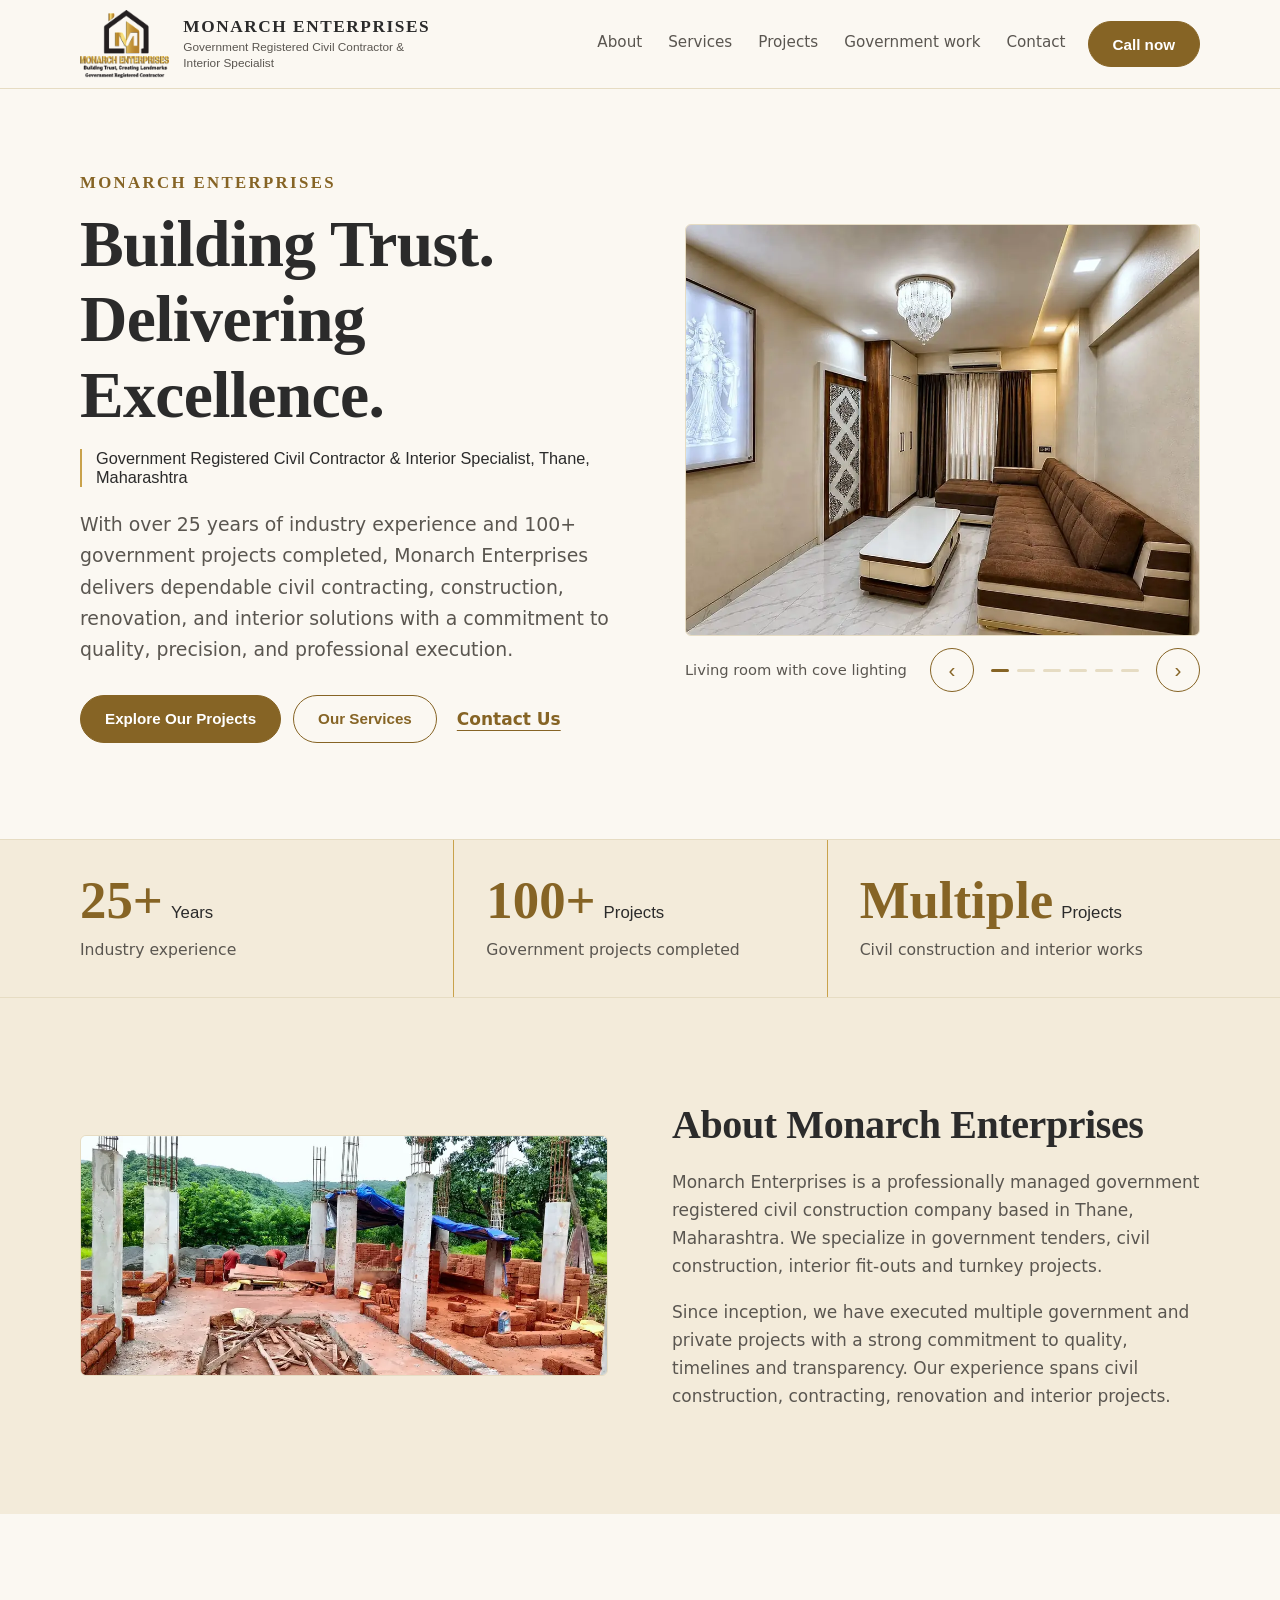
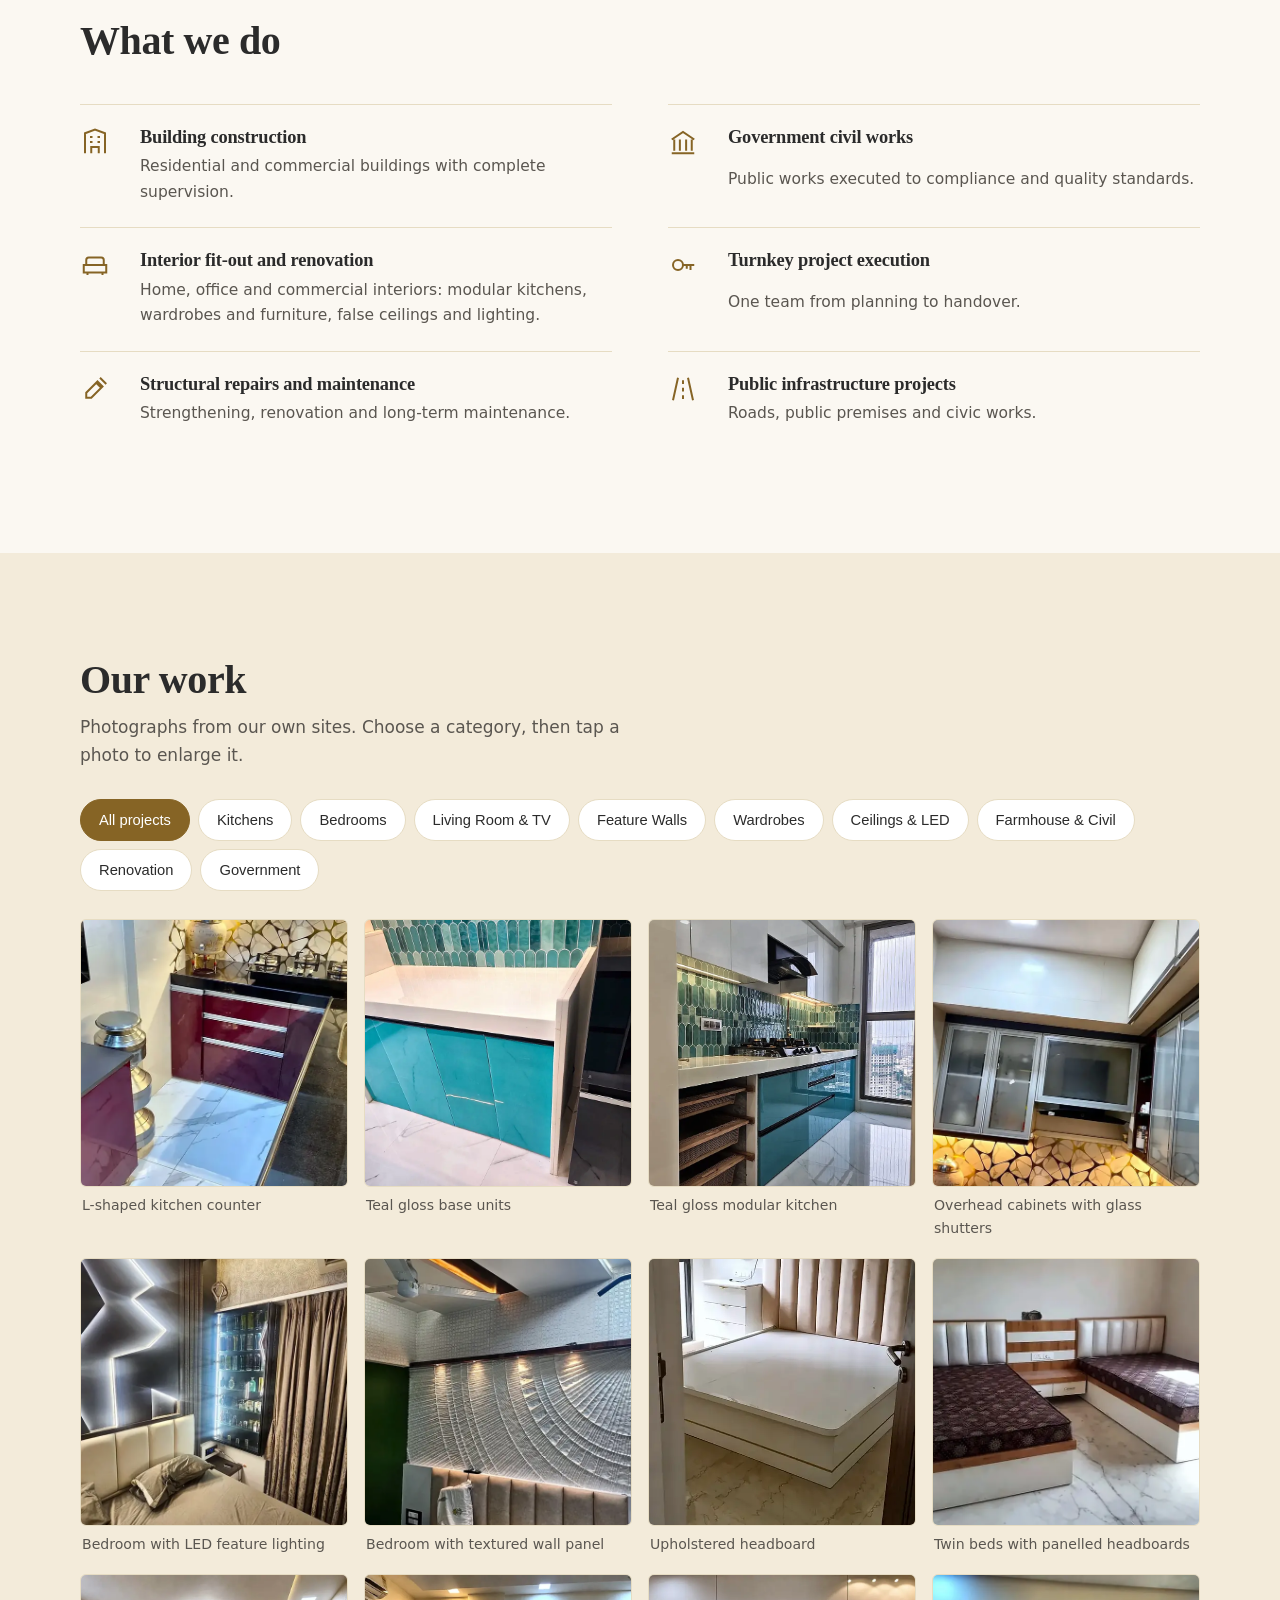
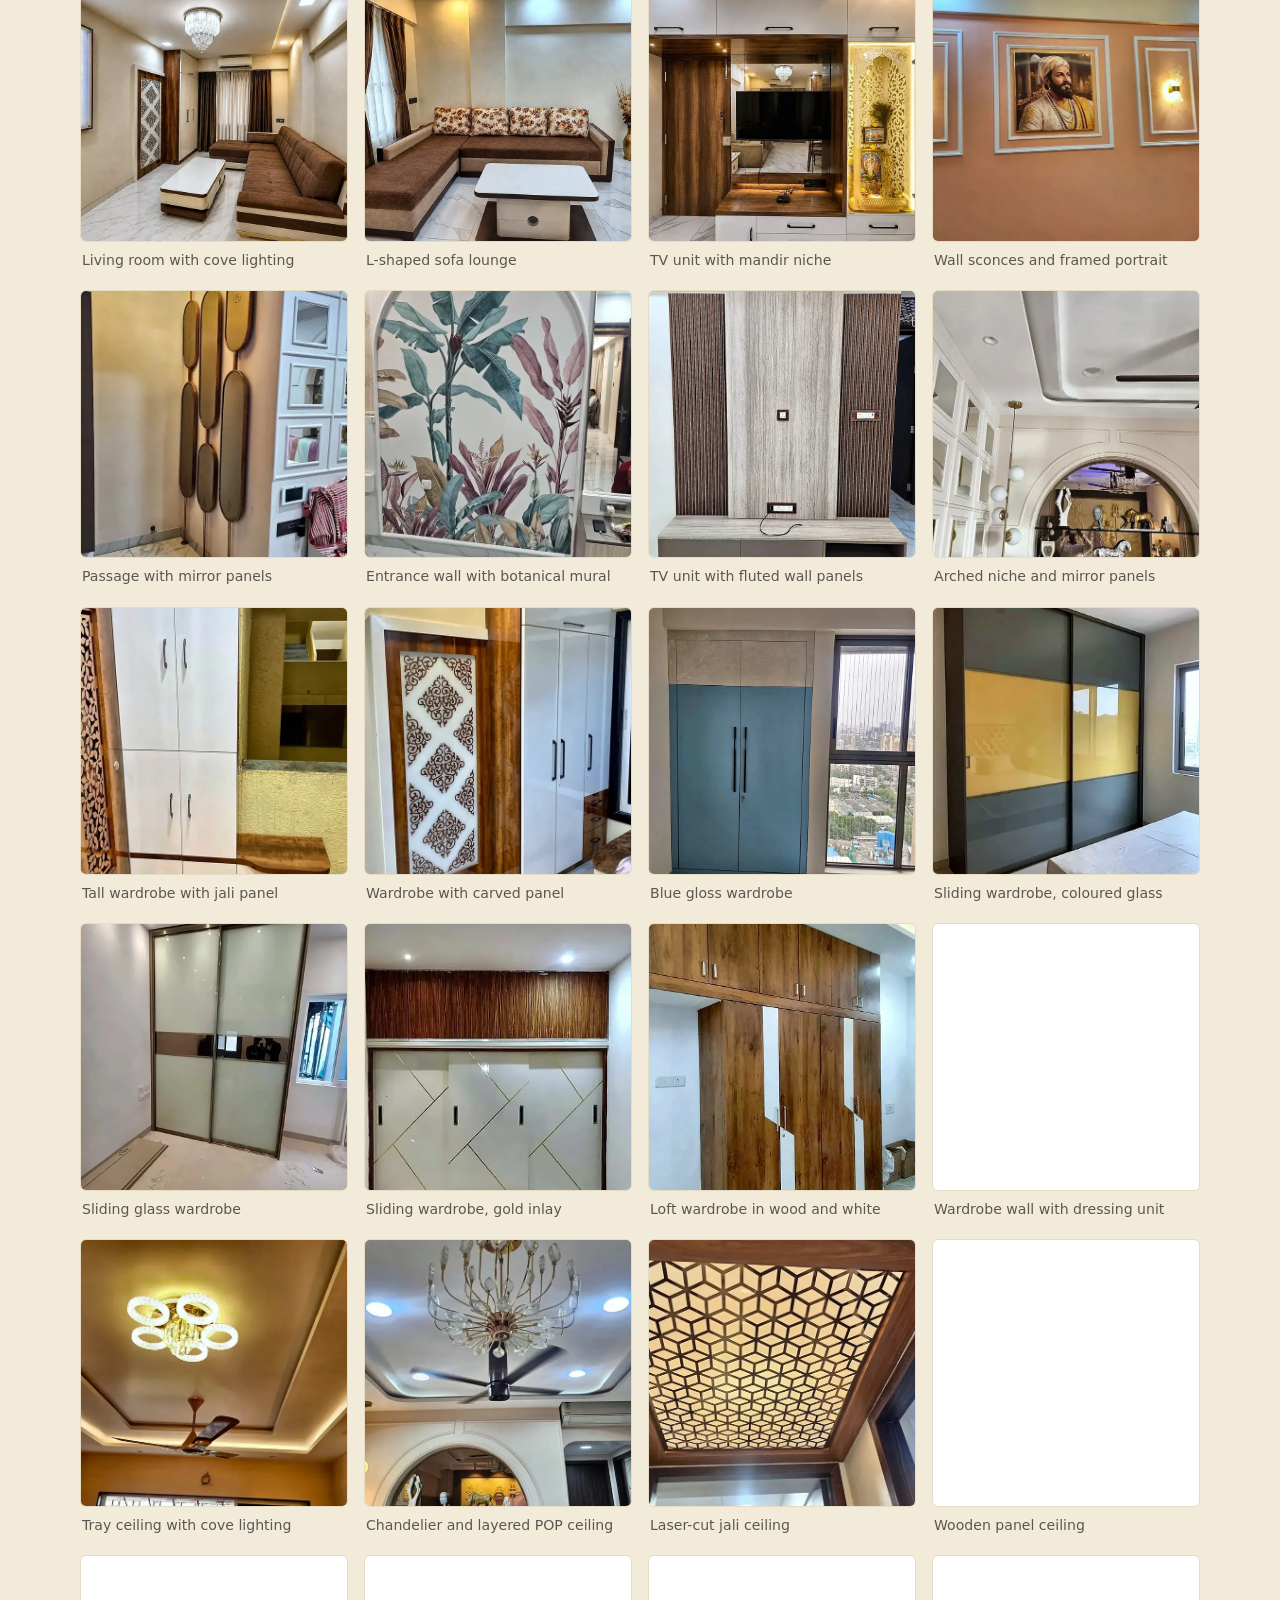
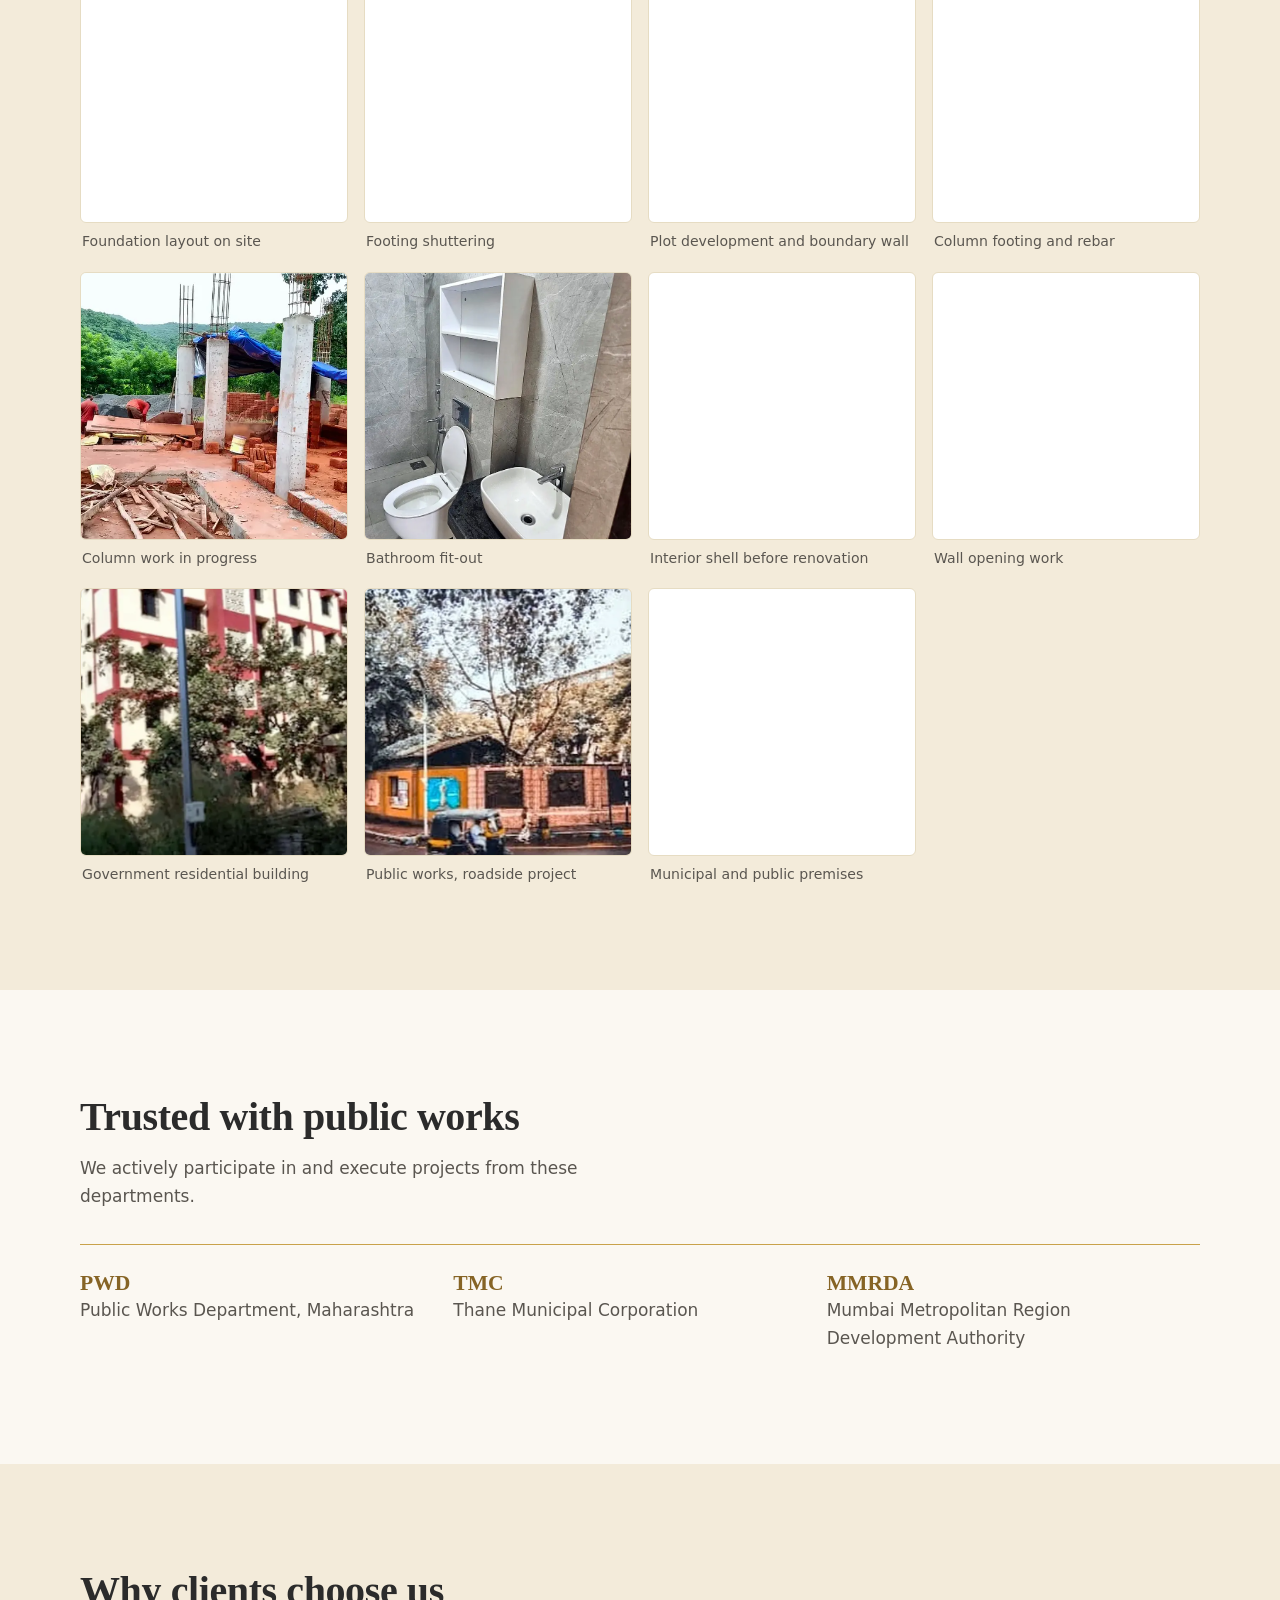
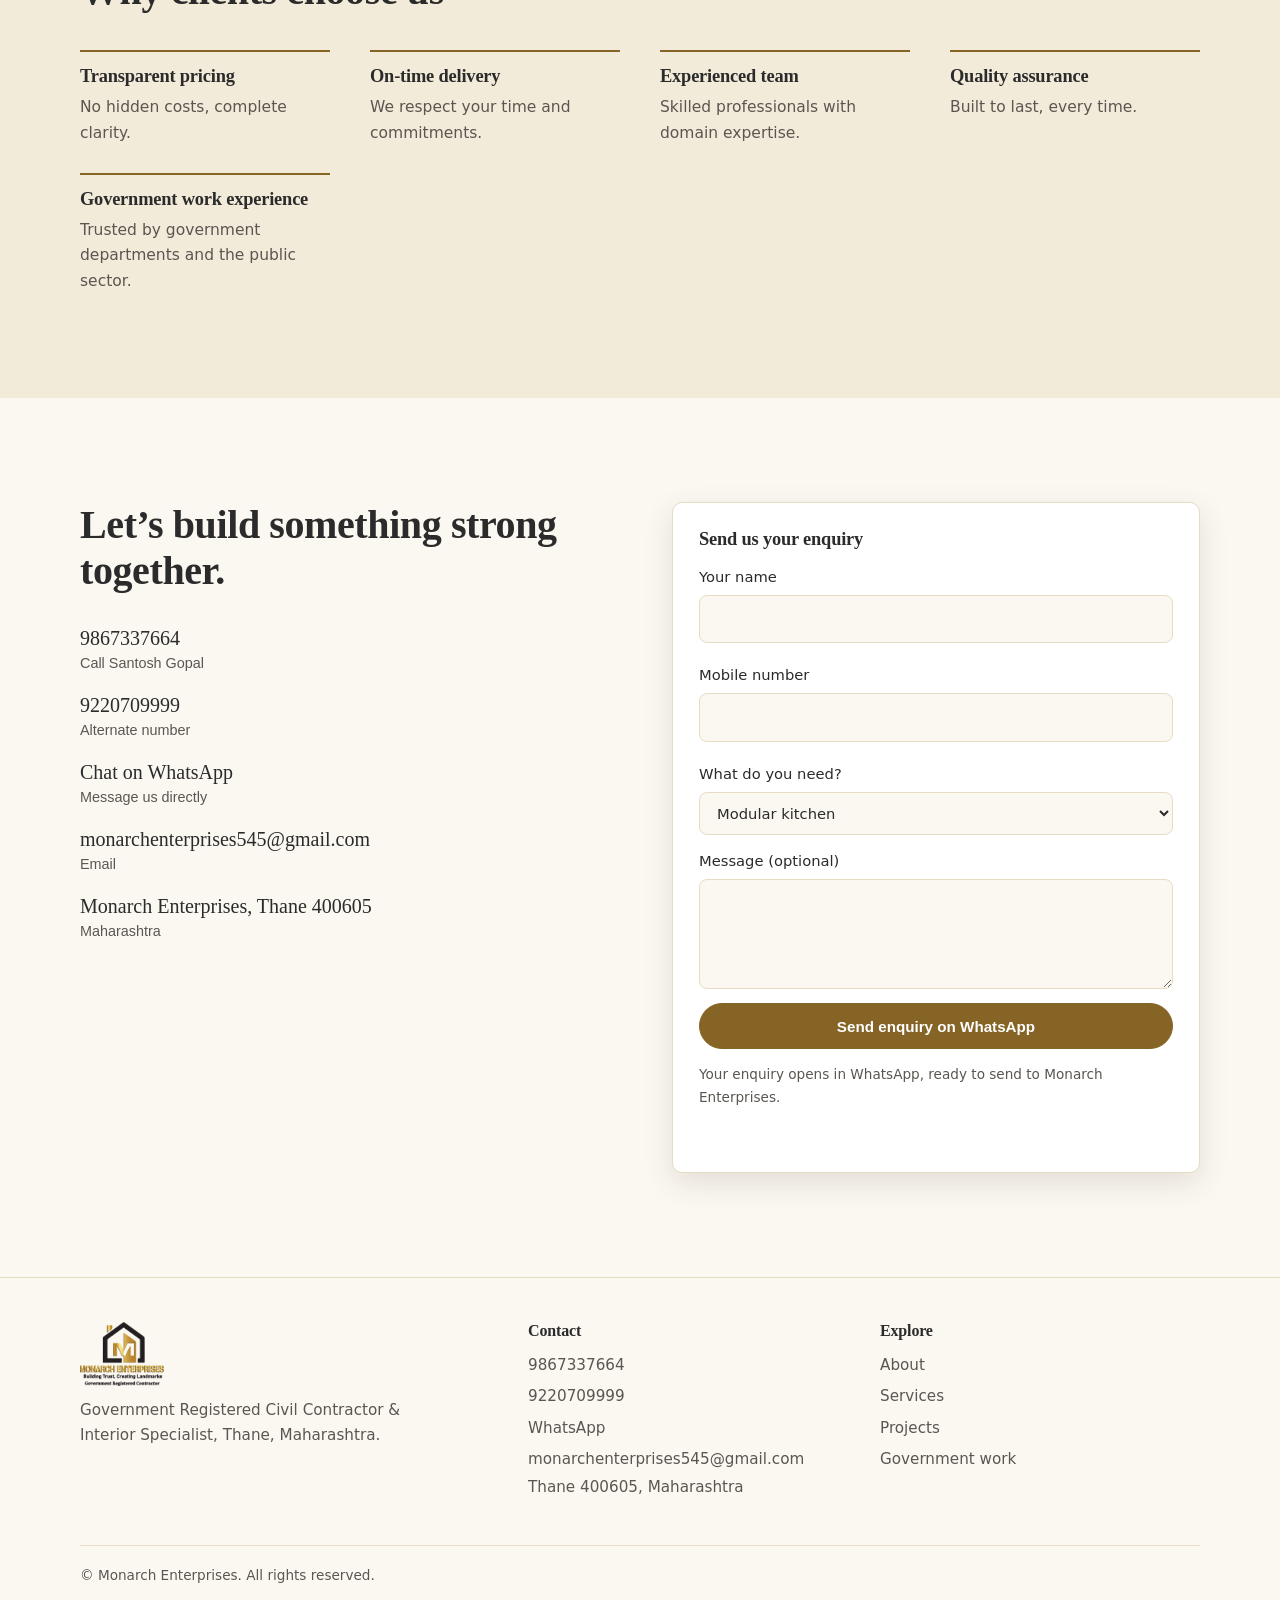
==== commit 56932dc5: "Add Monarch Enterprises website Upload final website index.html lihu shakta." ====
--- a/index.html
+++ b/index.html
@@ -10,13 +10,142 @@
 <script type="application/ld+json">{"@context":"https://schema.org","@type":"GeneralContractor","name":"Monarch Enterprises","description":"Government registered civil contractor and interior specialist","telephone":["+919867337664","+919220709999"],"email":"monarchenterprises545@gmail.com","address":{"@type":"PostalAddress","addressLocality":"Thane","addressRegion":"Maharashtra","postalCode":"400605","addressCountry":"IN"}}</script>
 <link rel="preconnect" href="https://fonts.googleapis.com"><link rel="preconnect" href="https://fonts.gstatic.com" crossorigin>
 <link href="https://fonts.googleapis.com/css2?family=Lora:ital,wght@0,500;0,700;1,500&family=Figtree:wght@400;500;700&display=swap" rel="stylesheet">
-<link rel="icon" href="assets/favicon.png" type="image/png"><link rel="apple-touch-icon" href="assets/apple-touch-icon.png">
-<link rel="stylesheet" href="css/style.css">
+<link rel="icon" href="[data-uri]" type="image/png">
+<style>
+/* Monarch Enterprises - main stylesheet */
+:root{--bg:#fbf8f2;--surface:#fff;--sand:#f3ebda;--ink:#2b2b2b;--mute:#5a5650;--gold:#866425;--gold-soft:#c9a24b;--line:#e6dcc3;--on-gold:#fff;--shadow:rgba(60,45,10,.12);color-scheme:light;
+}
+*,*::before,*::after{box-sizing:inherit}
+html{height:100%;scroll-behavior:smooth;scroll-padding-top:96px}
+body{margin:0;background:var(--bg);color:var(--ink);font:400 17px/1.65 Figtree,system-ui,sans-serif;-webkit-font-smoothing:antialiased}
+img{max-width:100%;display:block}
+h1,h2,h3{font-family:Lora,Georgia,serif;line-height:1.15;margin:0;font-weight:700;letter-spacing:-.01em}
+h1{font-size:clamp(2.3rem,6.2vw,4.1rem)}h2{font-size:clamp(1.7rem,4vw,2.5rem)}h3{font-size:1.15rem}
+a{color:inherit}
+:focus-visible{outline:3px solid var(--gold);outline-offset:3px;border-radius:4px}
+.wrap{width:min(1120px,100% - 40px);margin-inline:auto}
+section{padding:clamp(56px,9vw,104px) 0}
+header{position:sticky;top:0;z-index:50;background:color-mix(in srgb,var(--bg) 92%,transparent);backdrop-filter:blur(10px);border-bottom:1px solid var(--line)}
+.bar{display:flex;align-items:center;gap:22px;height:88px}
+.brand{display:flex;align-items:center;gap:14px;text-decoration:none;min-width:0}
+.bar .brand img{height:68px;width:auto;flex:none}
+.nm b{display:block;font:700 1.08rem/1.1 Lora,Georgia,serif;letter-spacing:.09em;color:var(--ink)}
+.nm i{display:block;font:400 .74rem/1.3 Figtree,sans-serif;font-style:normal;color:var(--mute);margin-top:4px;max-width:21em}
+.menu{display:none;margin-left:auto;width:46px;height:46px;border-radius:10px;border:1.5px solid var(--line);background:var(--surface);color:var(--ink);font-size:1.4rem;cursor:pointer}
+.skip{position:absolute;left:-999px;top:8px;z-index:100;background:var(--gold);color:var(--on-gold);padding:10px 16px;border-radius:6px}
+.skip:focus{left:12px}
+nav{margin-left:auto;display:flex;gap:26px;font-weight:500;font-size:.95rem}
+nav a{text-decoration:none;color:var(--mute);padding:6px 0;border-bottom:2px solid transparent}
+nav a:hover{color:var(--ink);border-color:var(--gold)}
+.btn{display:inline-flex;align-items:center;justify-content:center;gap:8px;min-height:46px;padding:0 24px;border-radius:999px;border:1.5px solid var(--gold);background:var(--gold);color:var(--on-gold);font:700 .95rem Figtree,sans-serif;text-decoration:none;cursor:pointer}
+.btn.ghost{background:transparent;color:var(--gold)}
+.btn:hover{filter:brightness(1.08)}
+@media (max-width:1120px){.nm i{display:none}}
+@media (max-width:860px){.bar{height:72px;gap:12px}.bar .brand img{height:52px}.nm b{font-size:.9rem;letter-spacing:.06em}.bar .call{display:none}.menu{display:block}
+nav{display:none;position:absolute;left:0;right:0;top:100%;flex-direction:column;gap:0;background:var(--bg);border-bottom:1px solid var(--line);padding:6px 20px 14px}
+nav.open{display:flex}nav a{padding:14px 0;border-bottom:1px solid var(--line);font-size:1.02rem}}
+.hero{padding:clamp(40px,7vw,84px) 0 clamp(48px,8vw,96px)}
+.hero .wrap{display:grid;grid-template-columns:1.05fr 1fr;gap:clamp(28px,5vw,64px);align-items:center}
+.hero p.lead{font-size:1.18rem;color:var(--mute);max-width:34em;margin:22px 0 30px}
+.hero .cta{display:flex;gap:12px;flex-wrap:wrap}
+.co{font:700 1.05rem Lora,serif;letter-spacing:.14em;color:var(--gold);margin:0 0 14px}
+.hero h1+.desc{font:500 1.02rem Figtree,sans-serif;color:var(--ink);margin:16px 0 0;padding-left:14px;border-left:2px solid var(--gold-soft)}
+.cta .link{align-self:center;color:var(--gold);font-weight:700;text-decoration:underline;text-underline-offset:5px;padding:10px 8px}
+.show .vp{position:relative;aspect-ratio:5/4;overflow:hidden;border-radius:6px;border:1px solid var(--line);background:var(--sand)}
+.slide{position:absolute;inset:0;opacity:0;transition:opacity .7s;margin:0}.slide.on{opacity:1}
+.slide img{width:100%;height:100%;object-fit:cover}
+.ctl{display:flex;align-items:center;gap:14px;margin-top:12px}
+.ctl .cap{flex:1;font-size:.92rem;color:var(--mute);min-width:0}
+.ctl button.ar{width:44px;height:44px;border-radius:50%;border:1.5px solid var(--gold);background:transparent;color:var(--gold);font-size:1.3rem;cursor:pointer}
+.ctl button.ar:hover{background:var(--gold);color:var(--on-gold)}
+.dots{display:flex;gap:2px}.dots button{width:24px;height:44px;border:0;background:none;cursor:pointer;position:relative;padding:0}
+.dots button::after{content:"";position:absolute;left:3px;right:3px;top:21px;height:3px;border-radius:2px;background:var(--line)}
+.dots button[aria-current="true"]::after{background:var(--gold)}
+.stats{background:var(--sand);border-block:1px solid var(--line);padding:0}
+.stats .wrap{display:grid;grid-template-columns:repeat(3,1fr)}
+.stats .wrap>div{padding:34px 32px;border-left:1px solid var(--gold-soft)}
+.stats .wrap>div:first-child{border-left:0;padding-left:0}
+.stats strong{font:700 clamp(2.3rem,5vw,3.3rem)/1 Lora,serif;color:var(--gold)}
+.stats em{font:500 1.05rem Figtree,sans-serif;font-style:normal;color:var(--ink);margin-left:8px}
+.stats p{margin:10px 0 0;color:var(--mute);font-size:.98rem}
+@media (max-width:760px){.stats .wrap{grid-template-columns:1fr}.stats .wrap>div{border-left:0;border-top:1px solid var(--gold-soft);padding:22px 0}.stats .wrap>div:first-child{border-top:0}}
+@media (max-width:860px){.hero .wrap{grid-template-columns:1fr}.mosaic{aspect-ratio:1/.8}}
+.reg{display:flex;gap:10px;flex-wrap:wrap;margin-top:28px;color:var(--mute);font-size:.95rem}
+.reg span{padding-left:14px;border-left:2px solid var(--gold-soft)}
+.alt{background:var(--sand)}
+.split{display:grid;grid-template-columns:1fr 1fr;gap:clamp(28px,5vw,72px);align-items:center}
+@media (max-width:860px){.split{grid-template-columns:1fr}}
+.split img{width:100%;border-radius:6px;border:1px solid var(--line)}
+.split p{color:var(--mute);margin:18px 0 0;max-width:36em}
+.split h2+p{margin-top:20px}
+.svc{margin-top:40px;display:grid;grid-template-columns:repeat(2,1fr);column-gap:56px}
+@media (max-width:760px){.svc{grid-template-columns:1fr}}
+.svc div{padding:22px 0;border-top:1px solid var(--line);display:grid;grid-template-columns:44px 1fr;gap:6px 16px}
+.svc svg{width:30px;height:30px;color:var(--gold);grid-row:1/3}
+.svc p{margin:0;color:var(--mute);font-size:.97rem}
+.head{display:flex;justify-content:space-between;align-items:end;gap:20px;flex-wrap:wrap}
+.head p{margin:10px 0 0;color:var(--mute);max-width:34em}
+.chips{display:flex;gap:8px;flex-wrap:wrap;margin:30px 0 28px}
+.chip{min-height:42px;padding:0 18px;border-radius:999px;border:1.5px solid var(--line);background:var(--surface);color:var(--ink);font:500 .92rem Figtree,sans-serif;cursor:pointer}
+.chip:hover{border-color:var(--gold)}
+.chip[aria-pressed="true"]{background:var(--gold);border-color:var(--gold);color:var(--on-gold)}
+.grid{display:grid;grid-template-columns:repeat(auto-fill,minmax(250px,1fr));gap:18px 16px}
+figure{margin:0}
+figure[hidden]{display:none}
+.ph{display:block;width:100%;padding:0;border:1px solid var(--line);border-radius:6px;overflow:hidden;background:var(--surface);cursor:zoom-in}
+.ph{aspect-ratio:1/1}
+.ph img{width:100%;height:100%;object-fit:cover;transition:transform .35s}
+.ph:hover img{transform:scale(1.03)}
+figcaption{font-size:.88rem;color:var(--mute);padding:7px 2px 0}
+.gov{display:grid;grid-template-columns:repeat(3,1fr);gap:0;margin-top:34px;border-top:1px solid var(--gold-soft)}
+.gov div{padding:26px 24px 8px 0}
+.gov strong{display:block;font:700 1.35rem Lora,serif;color:var(--gold)}
+.gov span{color:var(--mute)}
+@media (max-width:760px){.gov{grid-template-columns:1fr}}
+.why{margin-top:36px;display:grid;grid-template-columns:repeat(auto-fit,minmax(230px,1fr));gap:26px 40px}
+.why h3{padding-top:14px;border-top:2px solid var(--gold)}
+.why p{margin:8px 0 0;color:var(--mute);font-size:.97rem}
+.contact{display:grid;grid-template-columns:1fr 1fr;gap:clamp(28px,5vw,72px)}
+@media (max-width:860px){.contact{grid-template-columns:1fr}}
+.lines{margin-top:28px;display:grid;gap:18px}
+.lines a,.lines address{font-style:normal;text-decoration:none;font-size:1.25rem;font-family:Lora,serif;font-weight:500}
+.lines small{display:block;color:var(--mute);font:400 .9rem Figtree,sans-serif}
+form{background:var(--surface);border:1px solid var(--line);border-radius:10px;padding:26px;display:grid;gap:14px;box-shadow:0 10px 30px var(--shadow)}
+label{font-weight:500;font-size:.92rem;display:grid;gap:6px}
+input,select,textarea{font:inherit;color:var(--ink);background:var(--bg);border:1.5px solid var(--line);border-radius:8px;padding:11px 13px;width:100%}
+textarea{min-height:110px;resize:vertical}
+footer{border-top:1px solid var(--line);padding:44px 0 36px;color:var(--mute);font-size:.95rem}
+footer .wrap{display:grid;grid-template-columns:1.3fr 1fr 1fr;gap:32px}
+@media (max-width:760px){footer .wrap{grid-template-columns:1fr}}
+footer img{height:64px;width:auto}footer h3{font-size:1rem;color:var(--ink);margin-bottom:10px}
+footer a{display:block;text-decoration:none;padding:3px 0}footer a:hover{color:var(--gold)}
+.fine{grid-column:1/-1;border-top:1px solid var(--line);padding-top:18px;font-size:.85rem}
+.note{font-size:.85rem;color:var(--mute);margin:0}#st{margin:0;font-weight:500;min-height:1.4em}
+.hp{position:absolute;left:-9999px;top:auto;width:1px;height:1px;padding:0;border:0;opacity:0;overflow:hidden;pointer-events:none}
+dialog{border:0;padding:0;background:transparent;max-width:100vw;max-height:100vh;width:100%;height:100%}
+dialog::backdrop{background:rgba(20,16,8,.86)}
+.lb{height:100%;display:grid;grid-template-rows:1fr auto;place-items:center;padding:20px}
+.lb img{max-height:78vh;max-width:min(94vw,1100px);width:auto;height:auto;border-radius:6px;background:#fff}
+.lb p{color:#f1ece0;margin:12px 0 0;text-align:center}
+.lb button{position:absolute;width:48px;height:48px;border-radius:50%;border:0;background:#fffdf6;color:#2b2b2b;font-size:1.5rem;cursor:pointer}
+.lb .x{top:14px;right:14px}.lb .pv{left:14px;top:50%}.lb .nx{right:14px;top:50%}
+@media (prefers-reduced-motion:reduce){html{scroll-behavior:auto}.ph img,.slide{transition:none}}
+
+html{box-sizing:border-box}
+img{height:auto}
+.sr{position:absolute;width:1px;height:1px;overflow:hidden;clip:rect(0 0 0 0);white-space:nowrap}
+.err{color:#a3261b;font-weight:500;font-size:.85rem;min-height:0}
+input[aria-invalid="true"],textarea[aria-invalid="true"]{border-color:#a3261b}
+.wa{display:inline-flex;align-items:center;gap:8px;font-weight:700;color:var(--gold);text-underline-offset:4px}
+#st a{color:var(--gold);font-weight:700}
+.hero .wrap>*{min-width:0}
+@media (max-width:860px){.hero .wrap{grid-template-columns:minmax(0,1fr)}}
+</style>
 </head>
 <body>
 <a class="skip" href="#portfolio">Skip to projects</a>
 <header><div class="wrap bar">
-<a class="brand" href="#home" aria-label="Monarch Enterprises home"><img src="assets/logo.png" alt="Monarch Enterprises logo" width="700" height="534"><span class="nm"><b>MONARCH ENTERPRISES</b><i>Government Registered Civil Contractor &amp; Interior Specialist</i></span></a>
+<a class="brand" href="#home" aria-label="Monarch Enterprises home"><img src="[data-uri]" alt="Monarch Enterprises logo" width="700" height="534"><span class="nm"><b>MONARCH ENTERPRISES</b><i>Government Registered Civil Contractor &amp; Interior Specialist</i></span></a>
 <nav id="nav" aria-label="Main"><a href="#about">About</a><a href="#services">Services</a><a href="#portfolio">Projects</a><a href="#government">Government work</a><a href="#contact">Contact</a></nav>
 <a class="btn call" href="tel:+919867337664">Call now</a>
 <button class="menu" type="button" aria-expanded="false" aria-controls="nav" aria-label="Open menu">☰</button>
@@ -31,7 +160,7 @@
 <div class="cta"><a class="btn" href="#portfolio">Explore Our Projects</a><a class="btn ghost" href="#services">Our Services</a><a class="link" href="#contact">Contact Us</a></div>
 </div>
 <div class="show" role="region" aria-roledescription="carousel" aria-label="Selected Monarch projects">
-<div class="vp"><figure class="slide on" aria-roledescription="slide" aria-label="1 of 6"><img src="images/full/living-room-cove-lighting.webp" alt="Living room with cove lighting" width="1448" height="1086" fetchpriority="high"></figure><figure class="slide" aria-roledescription="slide" aria-label="2 of 6"><img src="images/full/overhead-glass-cabinets.webp" alt="Modular kitchen cabinets" width="1600" height="900" loading="lazy" decoding="async"></figure><figure class="slide" aria-roledescription="slide" aria-label="3 of 6"><img src="images/full/column-work-in-progress.webp" alt="Civil construction in progress" width="1600" height="727" loading="lazy" decoding="async"></figure><figure class="slide" aria-roledescription="slide" aria-label="4 of 6"><img src="images/full/govt-residential-building.webp" alt="Government residential building" width="1600" height="1067" loading="lazy" decoding="async"></figure><figure class="slide" aria-roledescription="slide" aria-label="5 of 6"><img src="images/full/tv-unit-mandir-niche.webp" alt="TV unit with mandir niche" width="1448" height="1086" loading="lazy" decoding="async"></figure><figure class="slide" aria-roledescription="slide" aria-label="6 of 6"><img src="images/full/tray-ceiling-cove-lighting.webp" alt="Tray ceiling with cove lighting" width="1600" height="900" loading="lazy" decoding="async"></figure></div>
+<div class="vp"><figure class="slide on" aria-roledescription="slide" aria-label="1 of 6"><img src="[data-uri]" alt="Living room with cove lighting" width="1448" height="1086" fetchpriority="high"></figure><figure class="slide" aria-roledescription="slide" aria-label="2 of 6"><img src="[data-uri]